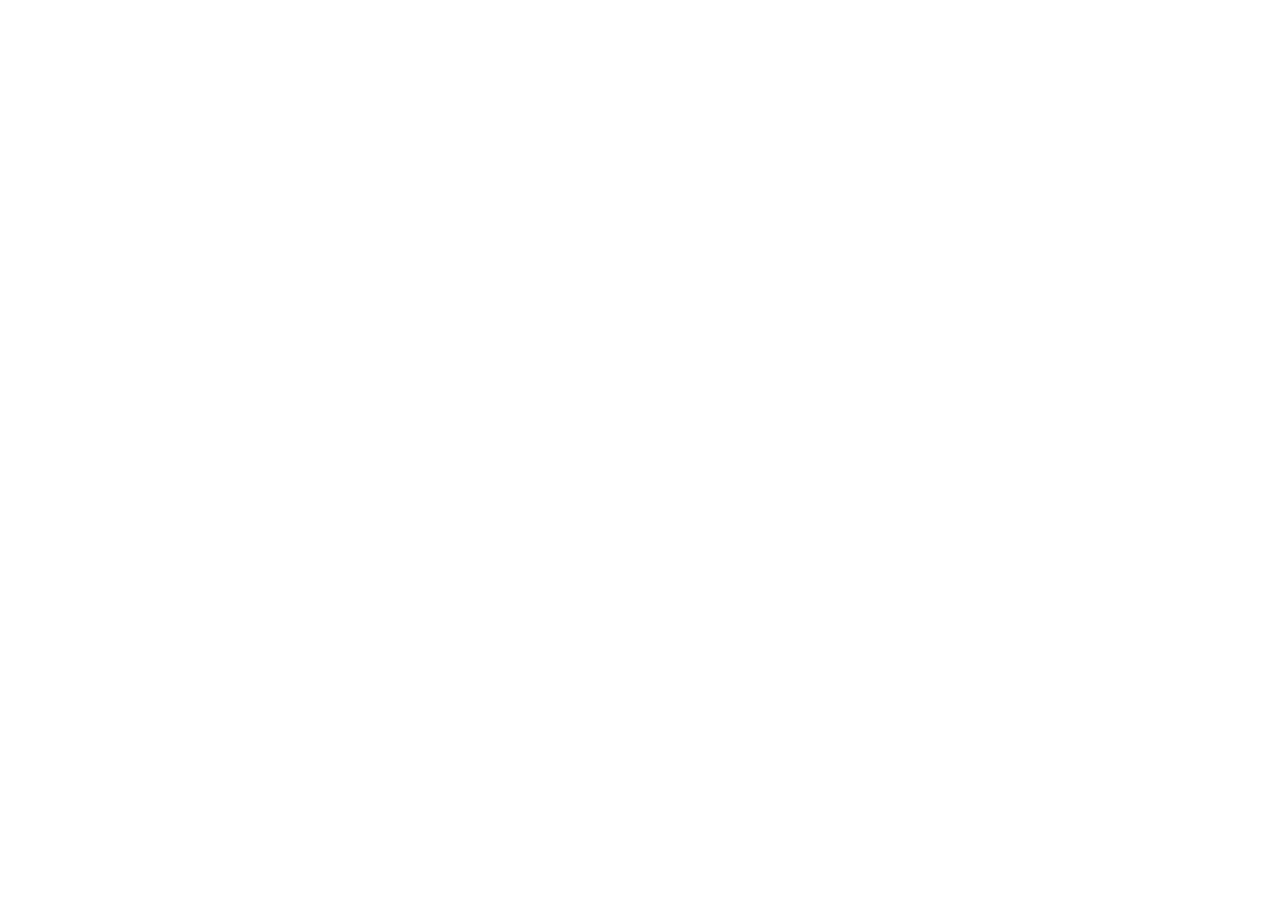
==== index.html @ 273baa4a "Start repository" ====
<!doctype html>
<html lang="en">
  <head>
    <meta charset="UTF-8" />
    <link rel="icon" type="image/svg+xml" href="/vite.svg" />
    <meta name="viewport" content="width=device-width, initial-scale=1.0" />
    <title>Our Little Universe</title>
    <meta property="og:image" content="https://bolt.new/static/og_default.png" />
    <meta name="twitter:card" content="summary_large_image" />
    <meta name="twitter:image" content="https://bolt.new/static/og_default.png" />
    <link rel="preconnect" href="https://fonts.googleapis.com" />
    <link rel="preconnect" href="https://fonts.gstatic.com" crossorigin />
    <link
      href="https://fonts.googleapis.com/css2?family=Caveat:wght@400;500;600;700&family=Fraunces:opsz,wght@9..144,300;9..144,400;9..144,500;9..144,600;9..144,700;9..144,800;9..144,900&family=Inter:wght@300;400;500;600;700&display=swap"
      rel="stylesheet"
    />
  </head>
  <body>
    <div id="root"></div>
    <script type="module" src="/src/main.tsx"></script>
  </body>
</html>
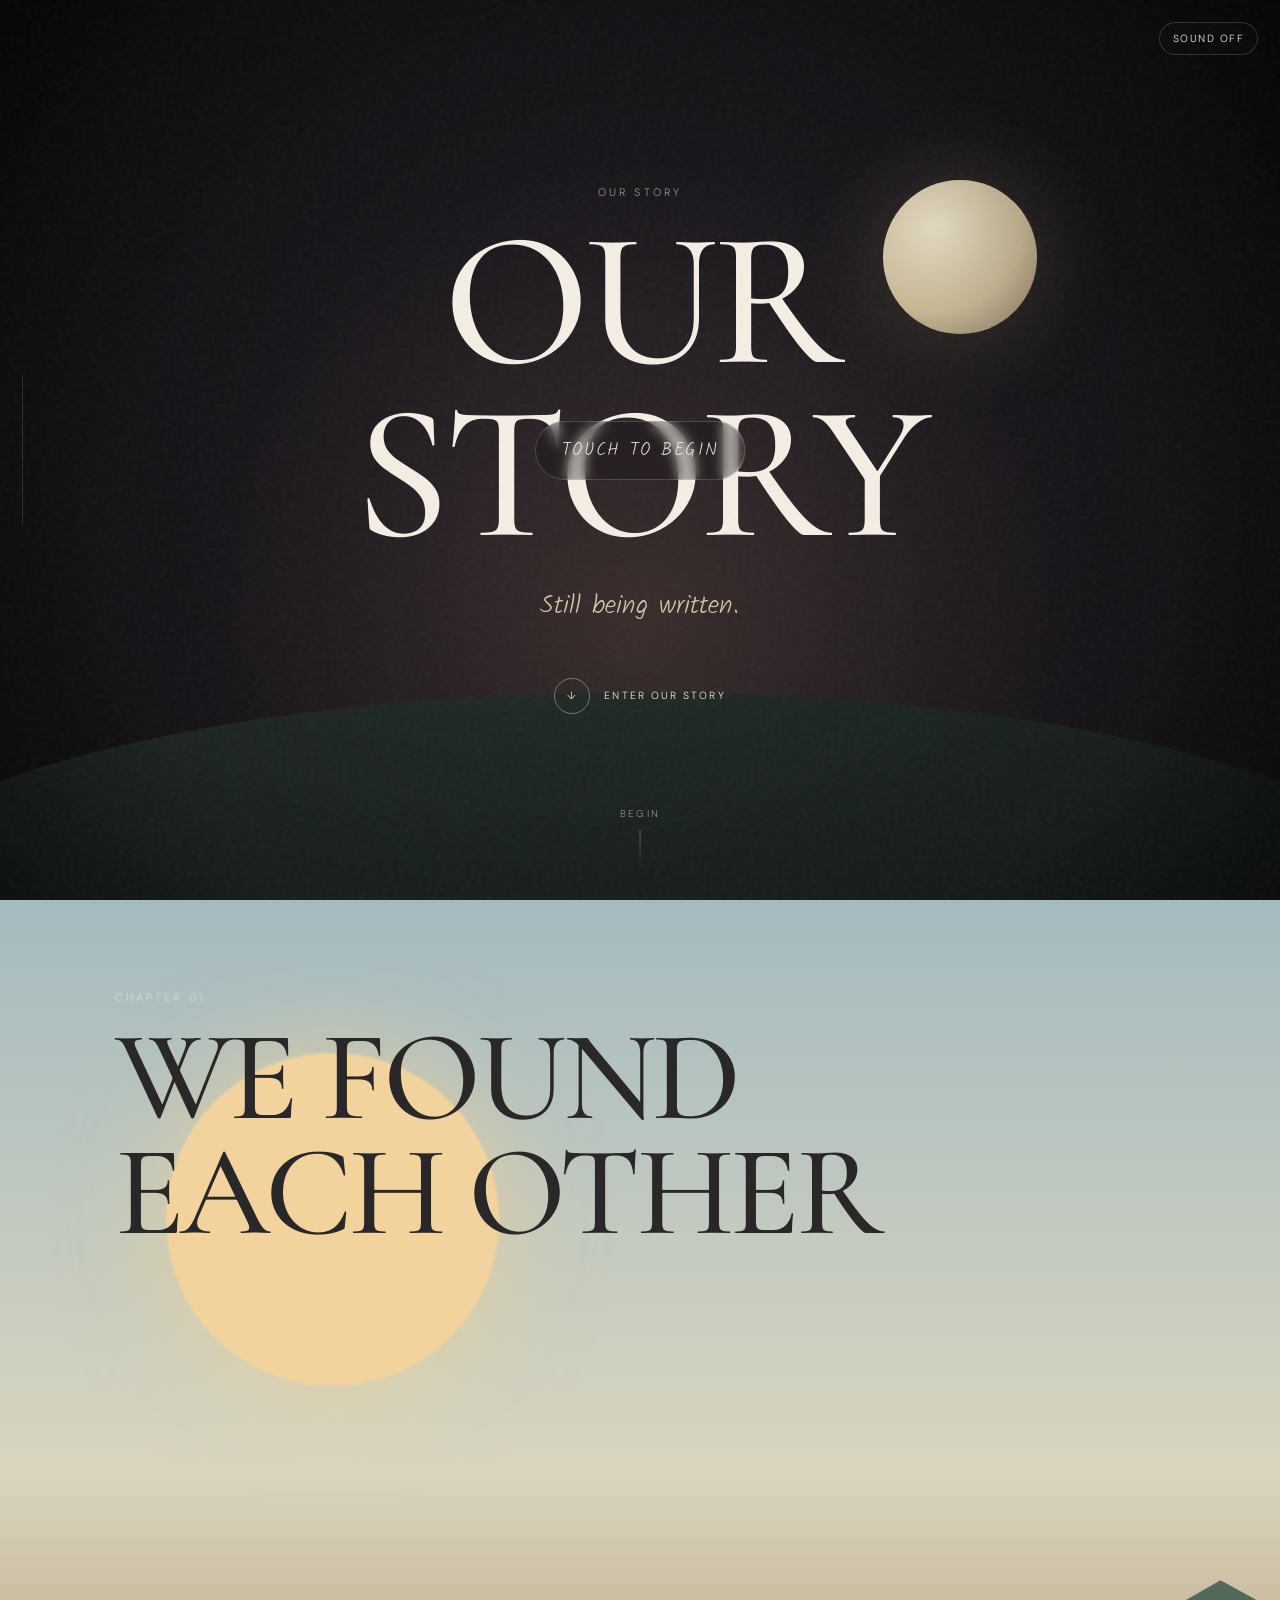
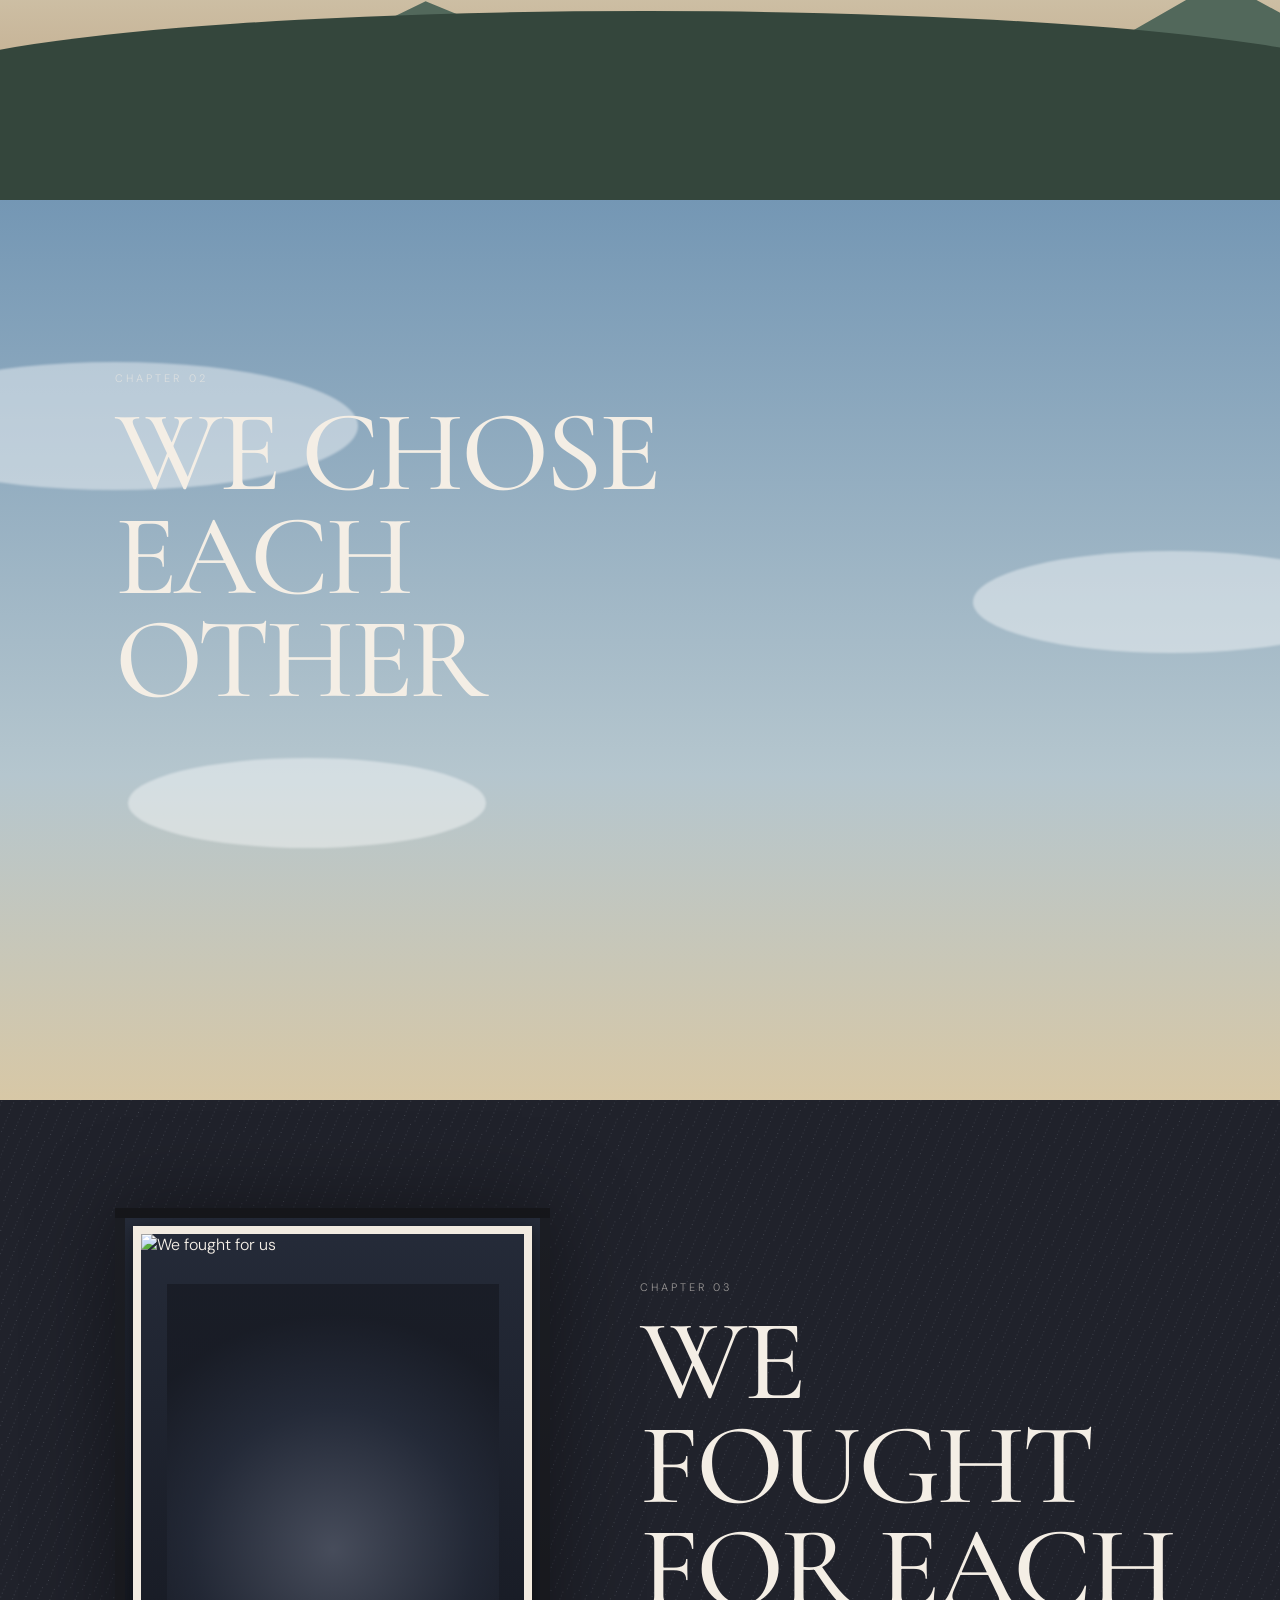
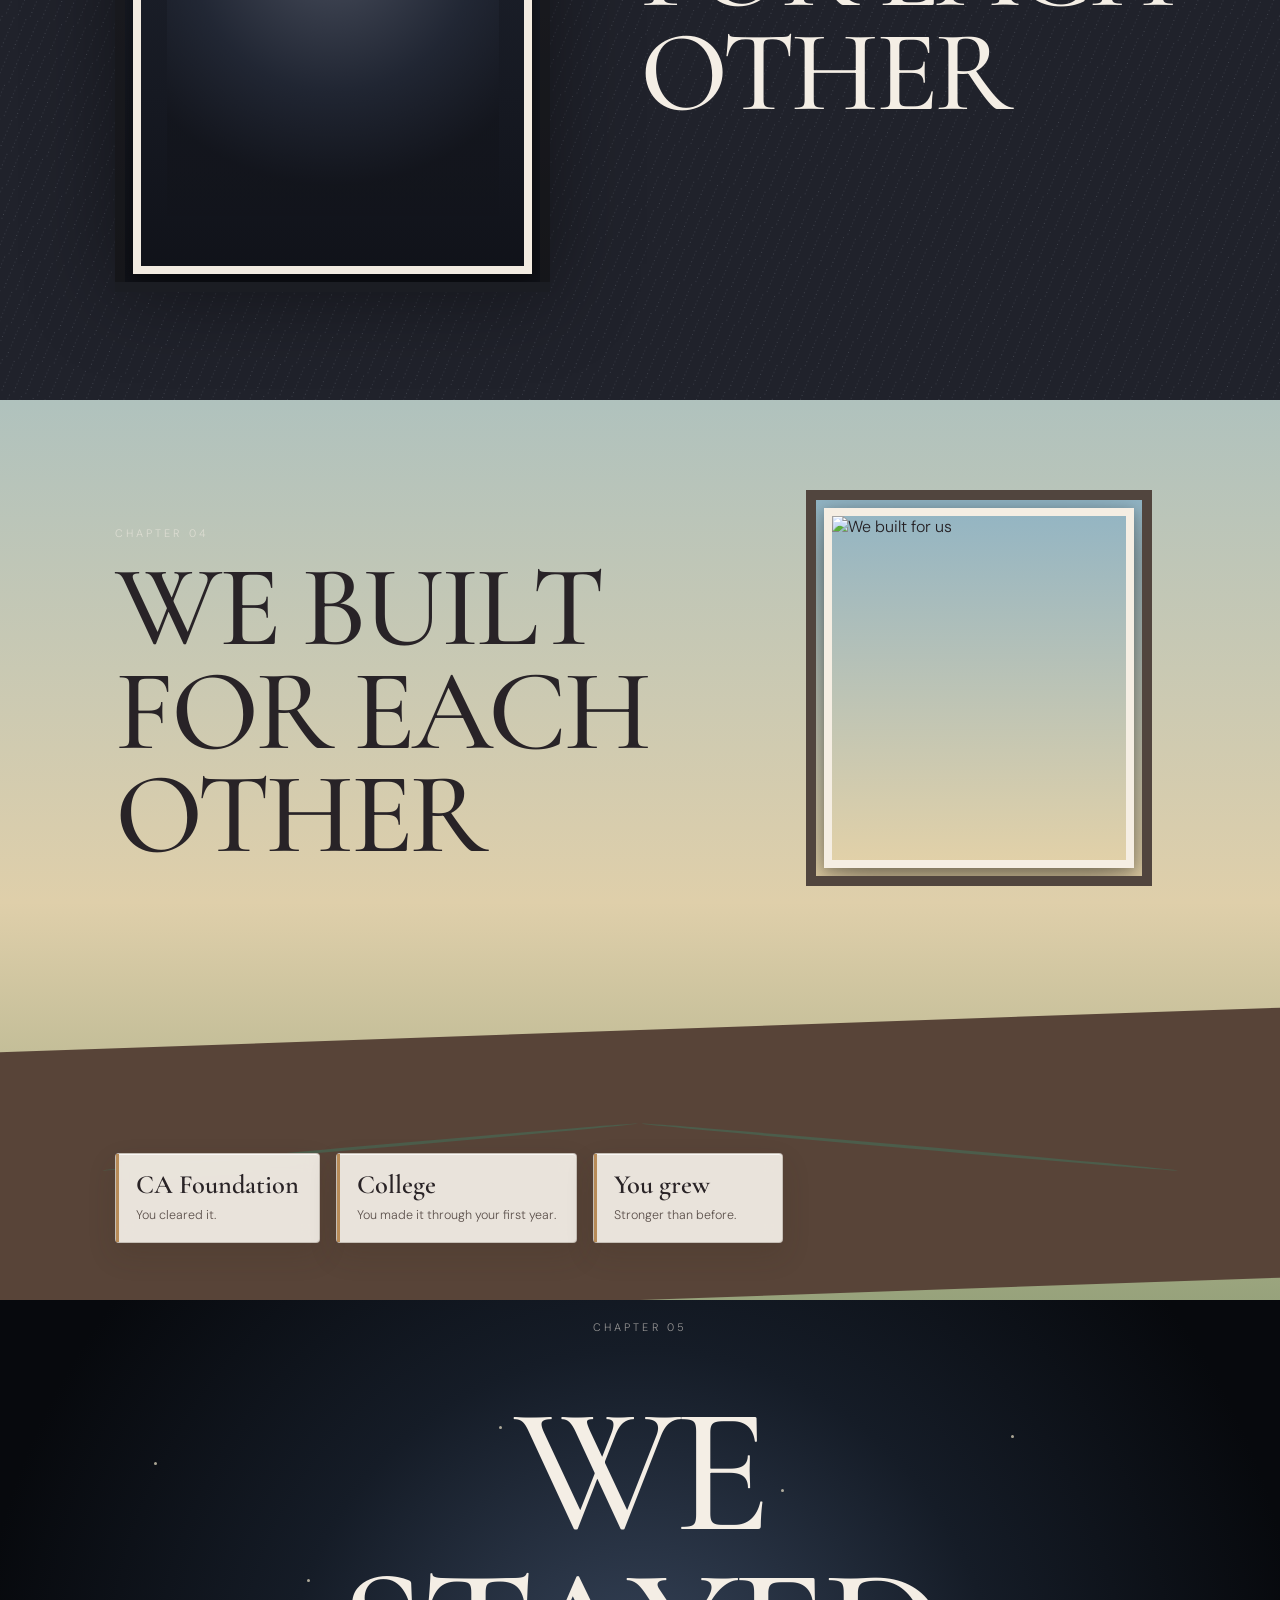
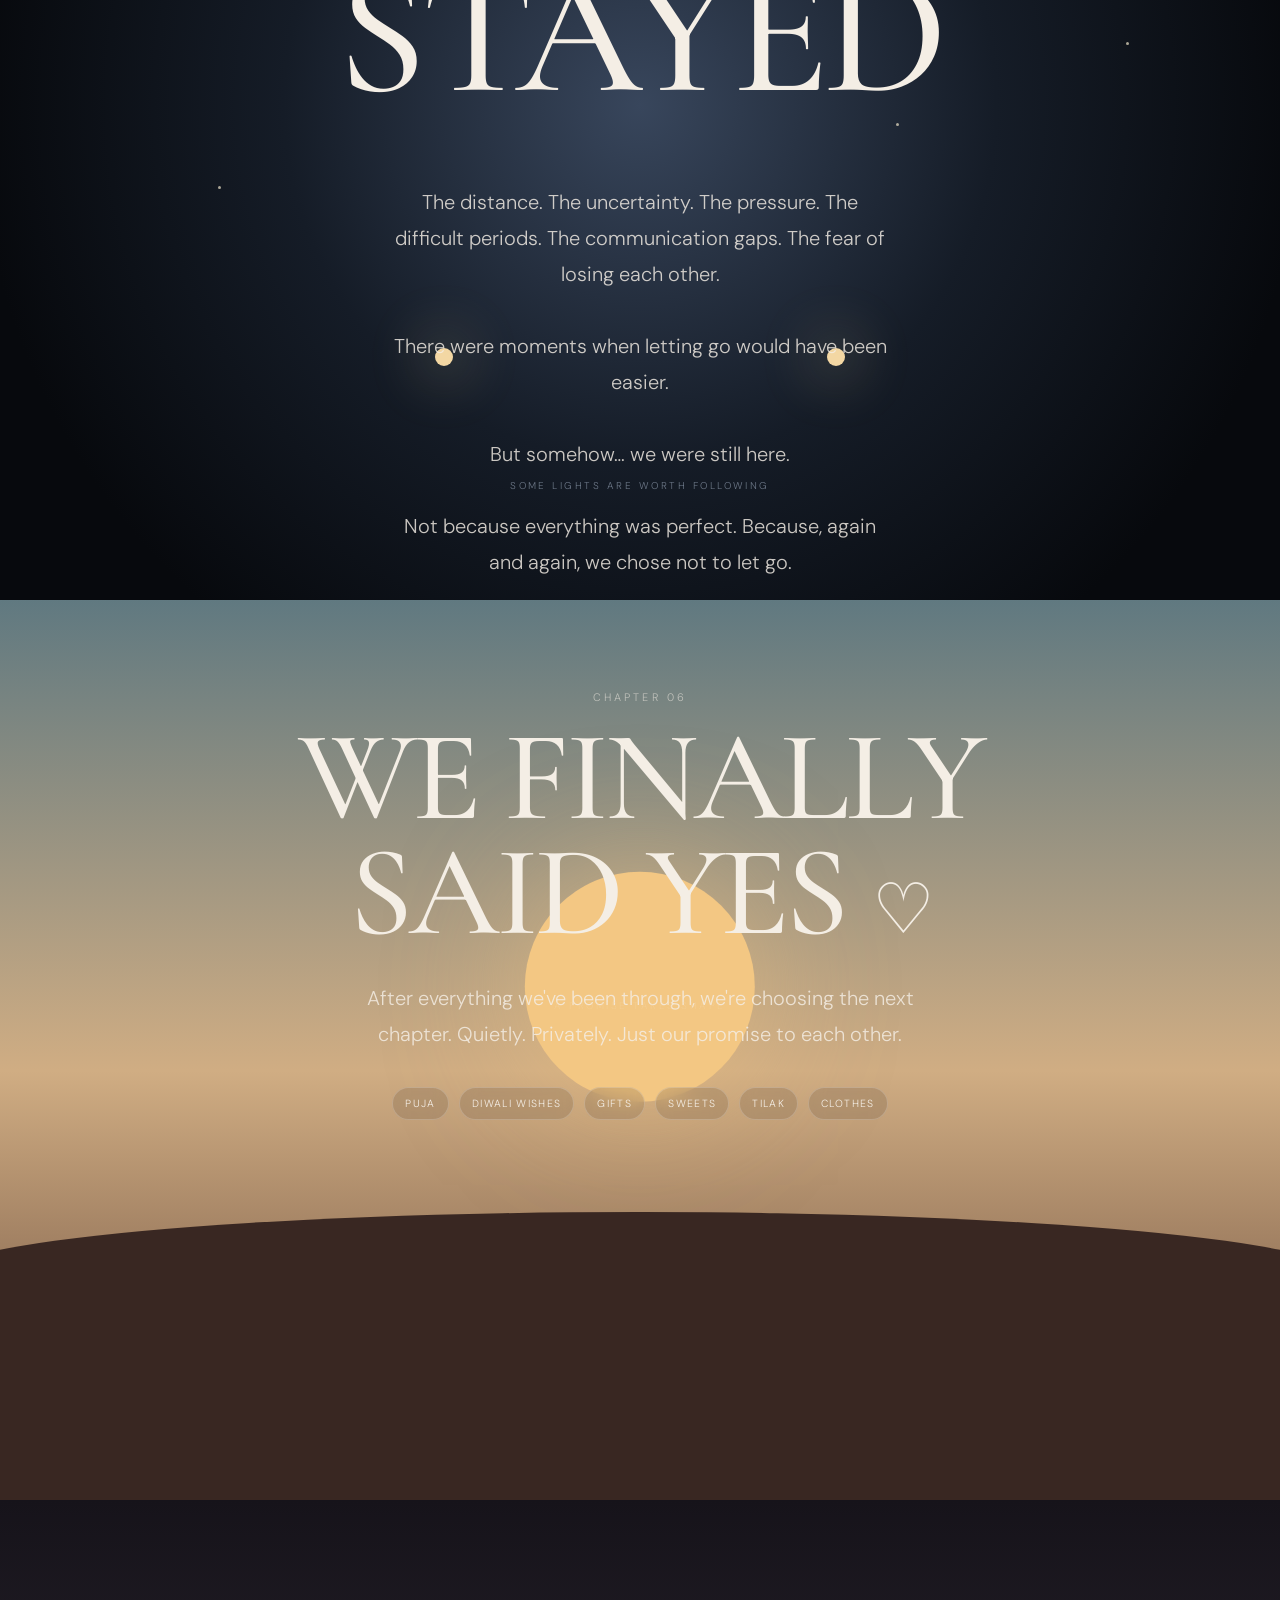
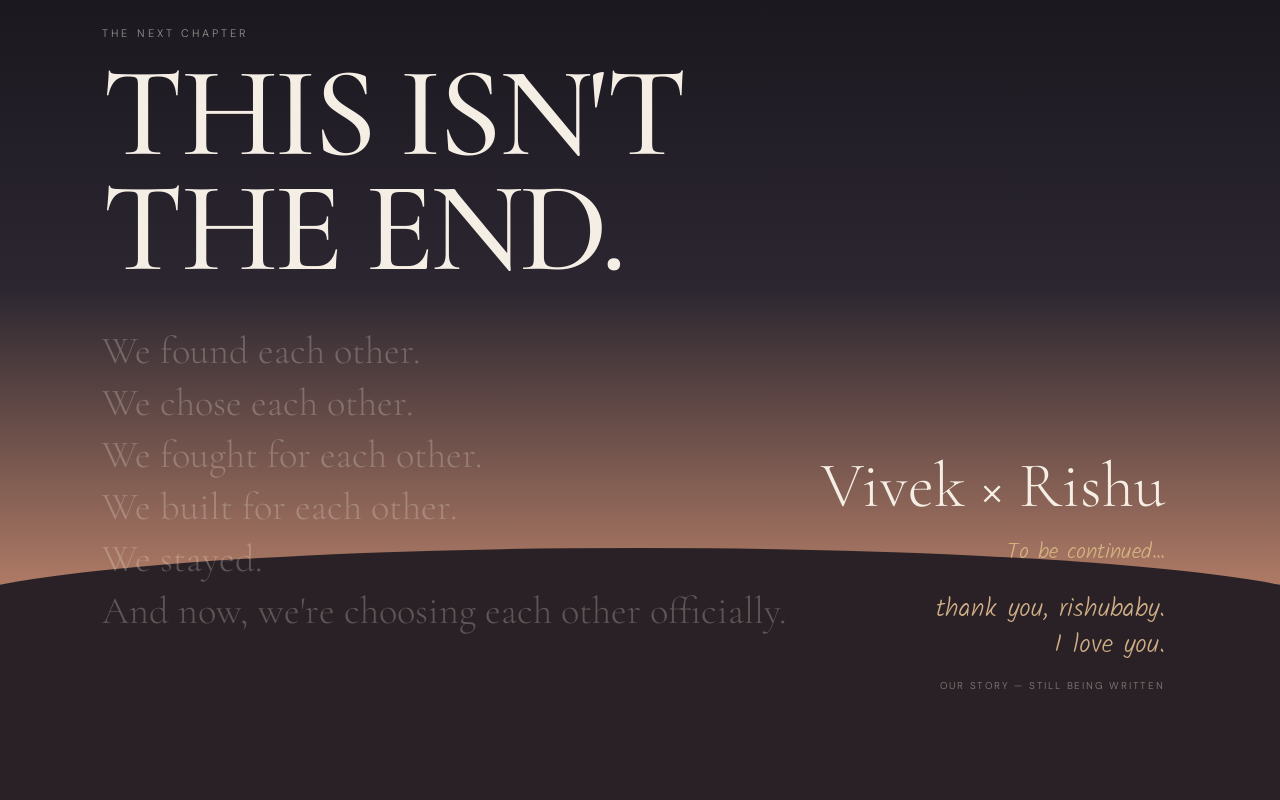
==== commit 50947e20: "Rename our_story_cinematic_fixed.html to index.html" ====
--- a/index.html
+++ b/index.html
@@ -1,22 +1,660 @@
-<!doctype html>
+<!DOCTYPE html>
 <html lang="en">
-  <head>
-    <meta charset="UTF-8" />
-    <link rel="icon" type="image/svg+xml" href="/vite.svg" />
-    <meta name="viewport" content="width=device-width, initial-scale=1.0" />
-    <title>Our Little Universe</title>
-    <meta property="og:image" content="https://bolt.new/static/og_default.png" />
-    <meta name="twitter:card" content="summary_large_image" />
-    <meta name="twitter:image" content="https://bolt.new/static/og_default.png" />
-    <link rel="preconnect" href="https://fonts.googleapis.com" />
-    <link rel="preconnect" href="https://fonts.gstatic.com" crossorigin />
-    <link
-      href="https://fonts.googleapis.com/css2?family=Caveat:wght@400;500;600;700&family=Fraunces:opsz,wght@9..144,300;9..144,400;9..144,500;9..144,600;9..144,700;9..144,800;9..144,900&family=Inter:wght@300;400;500;600;700&display=swap"
-      rel="stylesheet"
-    />
-  </head>
-  <body>
-    <div id="root"></div>
-    <script type="module" src="/src/main.tsx"></script>
-  </body>
+<head>
+<meta charset="UTF-8">
+<meta name="viewport" content="width=device-width, initial-scale=1.0">
+<title>Our Story — Vivek × Rishu</title>
+<meta name="theme-color" content="#17151a">
+<link rel="preconnect" href="https://fonts.googleapis.com">
+<link rel="preconnect" href="https://fonts.gstatic.com" crossorigin>
+<link href="https://fonts.googleapis.com/css2?family=Cormorant+Garamond:wght@400;500;600&family=DM+Sans:wght@300;400;500&family=Kalam:wght@300;400&display=swap" rel="stylesheet">
+<script src="https://cdn.jsdelivr.net/npm/gsap@3.12.7/dist/gsap.min.js"></script>
+<script src="https://cdn.jsdelivr.net/npm/gsap@3.12.7/dist/ScrollTrigger.min.js"></script>
+<style>
+:root{
+  --ink:#211d20; --cream:#f4eee5; --paper:#e9dfd1; --gold:#c69d62;
+  --night:#17151a; --muted:#8f8580;
+}
+*{box-sizing:border-box}
+html{scroll-behavior:auto;background:var(--night)}
+body{margin:0;background:var(--night);color:var(--cream);font-family:"DM Sans",sans-serif;font-weight:300;overflow-x:hidden}
+body:before{content:"";position:fixed;inset:0;pointer-events:none;z-index:100;opacity:.08;background-image:url("data:image/svg+xml,%3Csvg viewBox='0 0 180 180' xmlns='http://www.w3.org/2000/svg'%3E%3Cfilter id='n'%3E%3CfeTurbulence type='fractalNoise' baseFrequency='.9' numOctaves='3' stitchTiles='stitch'/%3E%3C/filter%3E%3Crect width='100%25' height='100%25' filter='url(%23n)' opacity='.5'/%3E%3C/svg%3E")}
+#film{position:relative}
+.scene{height:100vh;min-height:680px;position:relative;overflow:hidden}
+.scene-inner{position:absolute;inset:0}
+.bg{position:absolute;inset:-8%;will-change:transform}
+.chapter-label{font-size:.68rem;letter-spacing:.28em;text-transform:uppercase;color:rgba(244,238,229,.58);margin-bottom:1rem}
+h1,h2,p{margin:0}
+.title{font-family:"Cormorant Garamond",serif;font-weight:500;line-height:.9;letter-spacing:-.03em}
+.script{font-family:"Kalam",cursive;font-weight:300}
+.copy{max-width:580px;font-size:clamp(1rem,1.6vw,1.25rem);line-height:1.8;color:rgba(244,238,229,.82)}
+.eyebrow{font-size:.72rem;letter-spacing:.24em;text-transform:uppercase}
+.center{display:grid;place-items:center;text-align:center}
+.vignette{position:absolute;inset:0;background:radial-gradient(circle at center,transparent 20%,rgba(0,0,0,.22) 72%,rgba(0,0,0,.62));pointer-events:none}
+.grain{position:absolute;inset:-50%;background:radial-gradient(circle,rgba(255,255,255,.08) 0 1px,transparent 1px);background-size:7px 7px;opacity:.1;transform:rotate(7deg);pointer-events:none}
+.scroll-cue{position:absolute;bottom:28px;left:50%;transform:translateX(-50%);font-size:.62rem;letter-spacing:.24em;text-transform:uppercase;opacity:.55;display:flex;flex-direction:column;gap:10px;align-items:center}
+.scroll-cue i{width:1px;height:42px;background:linear-gradient(var(--gold),transparent);display:block}
+.progress{position:fixed;left:22px;top:50%;transform:translateY(-50%);z-index:80;width:1px;height:150px;background:rgba(255,255,255,.12)}
+.progress span{display:block;width:1px;height:0;background:var(--gold)}
+.sound{position:fixed;right:22px;top:22px;z-index:90;border:1px solid rgba(255,255,255,.16);background:rgba(20,18,21,.25);backdrop-filter:blur(10px);color:var(--cream);border-radius:100px;padding:9px 13px;font:inherit;font-size:.65rem;letter-spacing:.14em;text-transform:uppercase;cursor:pointer}
+
+/* Opening */
+#s0{background:radial-gradient(circle at 50% 70%,#3a2d2c 0,#1b181d 48%,#0d0c0e 100%)}
+#s0 .moon{position:absolute;width:12vw;height:12vw;min-width:100px;min-height:100px;border-radius:50%;background:radial-gradient(circle at 35% 30%,#fff5da,#d9c7a1 58%,#907d66);box-shadow:0 0 90px rgba(232,204,151,.22);top:20%;right:19%}
+#s0 .field{position:absolute;bottom:-12%;left:-5%;width:110%;height:45%;background:linear-gradient(170deg,#29332d,#131a17);clip-path:ellipse(58% 58% at 50% 80%)}
+.opening-content{position:relative;z-index:2}
+.opening-content .title{font-size:clamp(5rem,15vw,13rem)}
+.opening-content .subtitle{margin-top:25px;font-family:"Kalam";font-size:clamp(1.1rem,2vw,1.6rem);color:#d6c4a8}
+.enter{margin-top:50px;display:inline-flex;align-items:center;gap:14px;color:var(--cream);font:inherit;background:none;border:0;cursor:pointer;letter-spacing:.2em;text-transform:uppercase;font-size:.65rem}
+.enter b{width:36px;height:36px;border:1px solid rgba(255,255,255,.35);border-radius:50%;display:grid;place-items:center;font-weight:300}
+
+/* Chapter 1 */
+#s1{background:#b9c9bb}
+#s1 .sky{background:linear-gradient(#9eb7c0 0%,#d9d5bf 62%,#b18c67 100%)}
+#s1 .sun{position:absolute;width:26vw;height:26vw;border-radius:50%;background:#f2d39d;filter:blur(1px);left:13%;top:17%;box-shadow:0 0 100px rgba(244,208,142,.6)}
+#s1 .hills{position:absolute;bottom:-8%;width:115%;height:47%;left:-7%;background:#52685b;clip-path:polygon(0 65%,12% 48%,22% 58%,35% 36%,49% 56%,62% 39%,76% 57%,89% 31%,100% 52%,100% 100%,0 100%)}
+#s1 .grass{position:absolute;bottom:-12%;width:115%;height:33%;left:-7%;background:#34463c;border-radius:50% 50% 0 0/25% 25% 0 0}
+#s1 .content{position:relative;z-index:3;padding:10vh 9vw}
+#s1 .title{font-size:clamp(4rem,10vw,9rem);color:#292728;max-width:800px}
+#s1 .copy{color:#373133;margin-top:32px}
+.reveal-lines span{display:block;opacity:0;transform:translateY(22px)}
+
+/* Chapter 2 */
+#s2{background:#7b9bb5}
+#s2 .sky{background:linear-gradient(#6c91b1,#b5c6ce 62%,#dfc89d)}
+#s2 .cloud{position:absolute;border-radius:50%;filter:blur(1px);background:rgba(255,255,255,.42)}
+.c1{width:38vw;height:10vw;top:18%;left:-10%}.c2{width:31vw;height:8vw;top:39%;right:-7%}.c3{width:28vw;height:7vw;top:62%;left:10%}
+#plane{position:absolute;left:-12%;top:47%;width:110px;height:40px;z-index:3}
+#plane:before{content:"";position:absolute;left:0;top:15px;width:88px;height:3px;background:#f3eee3;border-radius:10px;transform:skew(-15deg)}
+#plane:after{content:"";position:absolute;left:38px;top:2px;border-left:27px solid transparent;border-right:8px solid transparent;border-bottom:15px solid #f3eee3;transform:rotate(10deg)}
+.flight{position:absolute;left:0;top:49%;height:1px;width:100%;background:linear-gradient(90deg,transparent,rgba(255,255,255,.6),transparent);transform:scaleX(0);transform-origin:left}
+#s2 .content{position:absolute;left:9vw;top:19%;z-index:4;max-width:600px}
+#s2 .title{font-size:clamp(4rem,9vw,8.5rem)}
+#s2 .copy{margin-top:30px}
+.distance{font-family:"Cormorant Garamond";font-size:clamp(5rem,13vw,12rem);line-height:.75;margin-top:35px;color:#fff0cf}
+
+/* Chapter 3 */
+#s3{background:#20222b}
+#s3 .rain{position:absolute;inset:-20%;background-image:linear-gradient(105deg,transparent 47%,rgba(210,221,235,.18) 48%,transparent 49%);background-size:12px 34px;transform:rotate(8deg)}
+#s3 .window{position:absolute;left:9vw;top:12vh;width:34vw;height:76vh;border:10px solid rgba(24,24,27,.72);box-shadow:0 0 80px rgba(0,0,0,.4);background:linear-gradient(#252b39,#101219);overflow:hidden;z-index:8}
+#s3 .window-light{position:absolute;width:80%;height:80%;left:10%;top:10%;background:radial-gradient(circle,#6b7284 0,#293040 45%,#12141b 75%);opacity:.55;z-index:1}
+#s3 .polaroid-frame{
+  position:absolute;
+  inset:8px;
+  width:calc(100% - 16px);
+  height:calc(100% - 16px);
+  object-fit:cover;
+  object-position:center;
+  z-index:10;
+  display:block;
+  border:8px solid #eee7dc;
+  box-shadow:0 18px 45px rgba(0,0,0,.45),0 3px 12px rgba(0,0,0,.3);
+  filter:saturate(.92) contrast(1.04);
+}
+#s3 .content{position:absolute;right:8vw;top:20%;width:42vw;z-index:12}
+#s3 .title{font-size:clamp(4rem,9vw,8.5rem)}
+#s3 .copy{margin-top:30px}
+#s3 .fight{margin-top:45px;font-family:"Cormorant Garamond";font-size:clamp(2.8rem,6vw,6rem);color:#e5c89b}
+
+/* Chapter 4 */
+#s4{background:#d8c9a8;color:#282327}
+#s4 .bg{background:linear-gradient(#a9c0c0 0%,#dfcfaa 55%,#8a9a73 100%)}
+#s4 .desk{position:absolute;bottom:0;left:-5%;width:110%;height:30%;background:#584438;transform:skewY(-2deg);z-index:2}
+#s4 .window2{position:absolute;right:10%;top:10%;width:27vw;height:44vh;background:linear-gradient(#91b4c4,#e5d2a7);border:10px solid #51453e;overflow:hidden;z-index:8}
+#s4 .polaroid-frame2{
+  position:absolute;
+  inset:8px;
+  width:calc(100% - 16px);
+  height:calc(100% - 16px);
+  object-fit:cover;
+  object-position:center;
+  z-index:10;
+  display:block;
+  border:8px solid #f1eadf;
+  box-shadow:0 18px 45px rgba(0,0,0,.38),0 3px 12px rgba(0,0,0,.25);
+  filter:saturate(.95) contrast(1.04);
+}
+#s4 .content{position:absolute;left:9vw;top:14%;z-index:12;max-width:760px}
+#s4 .title{font-size:clamp(4rem,9vw,8.5rem)}
+#s4 .copy{margin-top:28px;color:#41383a}
+.milestones{display:flex;gap:16px;margin-top:42px;flex-wrap:wrap}
+.milestone{
+  position:relative;
+  min-width:190px;
+  padding:18px 20px 17px;
+  background:rgba(250,246,238,.90);
+  border:1px solid rgba(70,58,48,.22);
+  border-radius:4px;
+  box-shadow:0 12px 28px rgba(55,42,32,.16),inset 0 1px rgba(255,255,255,.7);
+  backdrop-filter:blur(8px);
+}
+.milestone::before{content:"";position:absolute;left:0;top:0;bottom:0;width:3px;background:#b78b58}
+.milestone strong{display:block;font-family:"Cormorant Garamond";font-size:1.65rem;line-height:1;font-weight:600;color:#292326}
+.milestone span{display:block;font-size:.78rem;line-height:1.5;margin-top:8px;color:#5c514c}
+.paths{position:absolute;bottom:12%;left:0;width:100%;height:90px;z-index:3}
+.path{position:absolute;height:3px;width:42%;background:#4c5d4b;bottom:20px;border-radius:100%;transform-origin:left}
+.path.a{left:8%;transform:rotate(-5deg)}.path.b{right:8%;transform:rotate(5deg);transform-origin:right}
+
+/* Chapter 5 */
+#s5{background:#0d1117}
+#s5 .sky{background:radial-gradient(circle at 50% 45%,#38465c 0,#151c27 44%,#07090d 82%)}
+.star{position:absolute;width:3px;height:3px;border-radius:50%;background:#eee4c9;opacity:.7}
+#s5 .content{position:absolute;inset:0;display:grid;place-items:center;text-align:center;z-index:3}
+#s5 .title{font-size:clamp(5rem,14vw,12rem)}
+#s5 .copy{margin-top:30px;max-width:500px}
+.light{position:absolute;width:18px;height:18px;border-radius:50%;background:#f3d7a3;box-shadow:0 0 55px 18px rgba(243,215,163,.16);bottom:26%;z-index:2}
+.light.l{left:34%}.light.r{right:34%}
+
+/* Chapter 6 */
+#s6{background:#33241e}
+#s6 .bg{background:linear-gradient(#4f7180 0%,#d0ad83 52%,#4b2e26 100%)}
+#s6 .sunset{position:absolute;left:50%;top:43%;transform:translate(-50%,-50%);width:18vw;height:18vw;border-radius:50%;background:#f3c783;box-shadow:0 0 130px rgba(244,199,131,.5)}
+#s6 .ground{position:absolute;bottom:-8%;left:-5%;width:110%;height:40%;background:#392722;border-radius:50% 50% 0 0/18% 18% 0 0}
+#s6 .content{position:relative;z-index:4;text-align:center;padding-top:10vh}
+#s6 .title{font-size:clamp(4rem,10vw,9rem)}
+#s6 .copy{margin:30px auto 0;max-width:620px}
+.ritual{display:flex;justify-content:center;gap:10px;margin-top:35px;flex-wrap:wrap}
+.ritual span{font-size:.65rem;letter-spacing:.13em;text-transform:uppercase;border:1px solid rgba(255,255,255,.2);padding:9px 12px;border-radius:100px;background:rgba(20,15,14,.12);backdrop-filter:blur(8px)}
+
+/* Finale */
+#s7{background:#17141a}
+#s7 .sunrise{position:absolute;inset:0;background:linear-gradient(#16131a 0%,#2b2630 43%,#b67f68 78%,#e3bc91 100%)}
+#s7 .horizon{position:absolute;bottom:0;left:-5%;width:110%;height:28%;background:#292125;border-radius:50% 50% 0 0/25% 25% 0 0}
+#s7 .content{position:relative;z-index:3;padding:14vh 8vw}
+#s7 .title{font-size:clamp(4rem,10vw,9rem);max-width:900px}
+#s7 .copy{margin-top:40px}
+.final-lines{margin-top:40px;font-family:"Cormorant Garamond";font-size:clamp(1.5rem,3vw,2.8rem);line-height:1.35}
+.final-lines div{opacity:.25}
+.final{position:absolute;right:9vw;bottom:12vh;text-align:right;z-index:3}
+.final .names{font-family:"Cormorant Garamond";font-size:clamp(2.5rem,5vw,5rem)}
+.final .continued{font-family:"Kalam";font-size:1.4rem;color:#d5b482;margin-top:10px}
+.thank-you{margin-top:22px;font-family:"Kalam";font-size:clamp(1.15rem,2.2vw,1.6rem);color:#e1bd91;opacity:.9;line-height:1.4}
+.footer{margin-top:15px;font-size:.62rem;letter-spacing:.18em;text-transform:uppercase;opacity:.45}
+
+/* Three.js cinematic layer */
+#threeCanvas{position:fixed;inset:0;width:100%;height:100%;z-index:5;pointer-events:none;opacity:.58;mix-blend-mode:screen}
+.three-caption{position:absolute;left:50%;bottom:12vh;transform:translateX(-50%);z-index:6;font-size:.62rem;letter-spacing:.25em;text-transform:uppercase;opacity:.45;white-space:nowrap;pointer-events:none}
+#s2 .three-caption{color:#fff5df}#s5 .three-caption{color:#d8e8ff}#s6 .three-caption{color:#f5d4a0}
+
+/* Full-screen star veil */
+#starVeil{position:fixed;inset:0;z-index:400;display:block}
+.veil-prompt{position:fixed;inset:0;z-index:401;display:flex;align-items:center;justify-content:center;text-align:center;cursor:pointer}
+.veil-line{font-family:"Kalam",cursive;color:var(--cream);font-size:clamp(.85rem,2vw,1.05rem);letter-spacing:.1em;text-transform:uppercase;opacity:.9;padding:15px 26px;border:1px solid rgba(255,255,255,.2);border-radius:100px;backdrop-filter:blur(6px);background:rgba(20,18,21,.3)}
+#camPreview{display:none;width:1px;height:1px;opacity:0}
+
+/* Persistent reading light */
+#lightMask{position:fixed;inset:0;z-index:50;pointer-events:none;background:rgba(9,7,11,.95);-webkit-mask-image:radial-gradient(circle at var(--spot-x,50%) var(--spot-y,44%),transparent 0,transparent var(--spot-r,0px),#000 calc(var(--spot-r,0px) + 130px));mask-image:radial-gradient(circle at var(--spot-x,50%) var(--spot-y,44%),transparent 0,transparent var(--spot-r,0px),#000 calc(var(--spot-r,0px) + 130px));opacity:0;transition:opacity .5s ease}
+#lightMask.active{opacity:1}
+@supports ((backdrop-filter:blur(1px)) or (-webkit-backdrop-filter:blur(1px))){
+  #lightMask{background:rgba(9,7,11,.4);-webkit-backdrop-filter:blur(17px) brightness(.62);backdrop-filter:blur(17px) brightness(.62)}
+}
+
+/* responsive */
+@media(max-width:800px){
+  .scene{min-height:760px}
+  .progress{left:10px;height:100px}
+  .sound{right:12px;top:12px}
+  #s1 .content,#s2 .content,#s3 .content,#s4 .content,#s7 .content{left:7vw;right:7vw;width:auto;top:14%}
+  #s1 .sun{width:48vw;height:48vw;top:12%;left:10%}
+  #s1 .hills{height:38%}
+  #s2 .content{top:17%}.distance{font-size:6rem}
+  #s3 .window{left:7vw;top:10vh;width:38vw;height:42vh}
+  #s3 .content{top:50%;width:auto}
+  #s4 .window2{width:38vw;height:30vh;right:7%;top:7%}
+  #s4 .content{top:36%}
+  .milestones{gap:10px;margin-top:30px}
+  .milestone{min-width:0;flex:1 1 140px;padding:15px 16px}
+  .milestone strong{font-size:1.4rem}
+  .milestone span{font-size:.72rem}
+  .light.l{left:28%}.light.r{right:28%}
+  #s6 .content{padding:12vh 7vw 0}.ritual{gap:7px}
+  .final{left:7vw;right:7vw;bottom:9vh;text-align:left}
+  #s7 .title{max-width:100%}
+}
+@media(prefers-reduced-motion:reduce){
+  *,*::before,*::after{scroll-behavior:auto!important;animation-duration:.01ms!important;transition-duration:.01ms!important}
+}
+</style>
+</head>
+<body>
+<canvas id="threeCanvas"></canvas>
+<canvas id="starVeil"></canvas>
+<div id="veilPrompt" class="veil-prompt"><div class="veil-line" id="veilLine">touch to begin</div></div>
+<video id="camPreview" playsinline muted></video>
+<div id="lightMask"></div>
+
+<div id="film">
+  <button class="sound" id="sound">sound off</button>
+  <div class="progress"><span id="progressBar"></span></div>
+
+  <section class="scene center" id="s0">
+    <div class="scene-inner">
+      <div class="moon"></div><div class="field"></div><div class="vignette"></div><div class="grain"></div>
+    </div>
+    <div class="opening-content">
+      <div class="chapter-label">OUR STORY</div>
+      <h1 class="title">OUR<br>STORY</h1>
+      <div class="subtitle">Still being written.</div>
+      <button class="enter" id="enter"><b>↓</b> enter our story</button>
+    </div>
+    <div class="scroll-cue">begin<i></i></div>
+  </section>
+
+  <section class="scene" id="s1">
+    <div class="scene-inner bg sky"></div><div class="sun"></div><div class="hills"></div><div class="grass"></div>
+    <div class="content">
+      <div class="chapter-label">Chapter 01</div>
+      <h2 class="title">WE FOUND<br>EACH OTHER</h2>
+      <div class="copy reveal-lines">
+        <span>This is where our story began.</span>
+        <span>Two people found something meaningful in each other.</span>
+        <span>What started as a relationship slowly became something deeper.</span>
+        <span>Companionship. Comfort. Someone worth choosing.</span>
+        <span>It wasn't a perfect beginning.</span>
+        <span>It was simply the beginning of finding someone important enough to keep choosing.</span>
+      </div>
+    </div>
+  </section>
+
+  <section class="scene" id="s2">
+    <div class="scene-inner bg sky"></div>
+    <div class="cloud c1"></div><div class="cloud c2"></div><div class="cloud c3"></div>
+    <div class="flight"></div><div id="plane"></div>
+    <div class="content">
+      <div class="chapter-label">Chapter 02</div>
+      <h2 class="title">WE CHOSE<br>EACH OTHER</h2>
+      <div class="copy reveal-lines">
+        <span>Then came the realization of distance.</span>
+        <span>Loving each other would require effort.</span>
+        <span>Distance didn't make us disappear.</span>
+        <span>It made the choice more deliberate.</span>
+        <span>There is a difference between saying, “I'd go anywhere for you.”</span>
+        <span>and actually getting on a plane.</span>
+        <span><strong>I came to you.</strong></span>
+        <span>And you came for me too.</span>
+      </div>
+      <div class="distance">1,300+ km</div><div class="three-caption">two places · one direction</div>
+    </div>
+  </section>
+
+  <section class="scene" id="s3">
+    <div class="scene-inner"></div><div class="rain"></div>
+    <div class="window">
+      <div class="window-light"></div>
+      <img src="https://raw.githubusercontent.com/alwaysvivek/newrishugift/862478ddb217671d97702041e0900f822709305d/WhatsApp%20Image%202026-09-05%20at%2010.45.38.jpeg" alt="We fought for us" class="polaroid-frame">
+    </div>
+    <div class="content">
+      <div class="chapter-label">Chapter 03</div>
+      <h2 class="title">WE FOUGHT<br>FOR EACH OTHER</h2>
+      <div class="copy reveal-lines">
+        <span>Loving each other wasn't always easy.</span>
+        <span>External circumstances put serious pressure around us.</span>
+        <span>Communication became difficult. Our choices were questioned.</span>
+        <span>There were moments when everything made choosing each other harder.</span>
+        <span>We weren't trying to fight the world.</span>
+        <span>We were simply trying not to lose each other.</span>
+      </div>
+      <div class="fight">We fought for us.</div>
+    </div>
+  </section>
+
+  <section class="scene" id="s4">
+    <div class="scene-inner bg"></div>
+    <div class="window2">
+      <img src="https://raw.githubusercontent.com/alwaysvivek/newrishugift/862478ddb217671d97702041e0900f822709305d/WhatsApp%20Image%202026-09-05%20at%2010.45.38%20(1).jpeg" alt="We built for us" class="polaroid-frame2">
+    </div>
+    <div class="desk"></div>
+    <div class="paths"><div class="path a"></div><div class="path b"></div></div>
+    <div class="content">
+      <div class="chapter-label">Chapter 04</div>
+      <h2 class="title">WE BUILT<br>FOR EACH OTHER</h2>
+      <div class="copy reveal-lines">
+        <span>Eventually, our story became about more than surviving.</span>
+        <span>I started building my career, earning, and planning for independence.</span>
+        <span>Not simply for work or money — but for the freedom to make our own choices.</span>
+        <span>And while I was building myself, you were growing too.</span>
+      </div>
+      <div class="milestones">
+        <div class="milestone"><strong>CA Foundation</strong><span>You cleared it.</span></div>
+        <div class="milestone"><strong>College</strong><span>You made it through your first year.</span></div>
+        <div class="milestone"><strong>You grew</strong><span>Stronger than before.</span></div>
+      </div>
+    </div>
+  </section>
+
+  <section class="scene" id="s5">
+    <div class="scene-inner sky"></div>
+    <div class="star" style="left:12%;top:18%"></div><div class="star" style="left:24%;top:31%"></div><div class="star" style="left:39%;top:14%"></div>
+    <div class="star" style="left:61%;top:21%"></div><div class="star" style="left:79%;top:15%"></div><div class="star" style="left:88%;top:38%"></div>
+    <div class="star" style="left:70%;top:47%"></div><div class="star" style="left:17%;top:54%"></div>
+    <div class="light l"></div><div class="light r"></div>
+    <div class="content">
+      <div class="chapter-label">Chapter 05</div>
+      <h2 class="title">WE<br>STAYED</h2>
+      <div class="copy">The distance. The uncertainty. The pressure. The difficult periods. The communication gaps. The fear of losing each other.<br><br>There were moments when letting go would have been easier.<br><br>But somehow… we were still here.<br><br>Not because everything was perfect. Because, again and again, we chose not to let go.</div>
+    <div class="three-caption">some lights are worth following</div>
+    </div>
+  </section>
+
+  <section class="scene" id="s6">
+    <div class="scene-inner bg"></div><div class="sunset"></div><div class="ground"></div>
+    <div class="content">
+      <div class="chapter-label">Chapter 06</div>
+      <h2 class="title">WE FINALLY<br>SAID YES <span style="font-size:.55em">♡</span></h2>
+      <div class="copy">After everything we've been through, we're choosing the next chapter. Quietly. Privately. Just our promise to each other.</div>
+      <div class="ritual">
+        <span>Puja</span><span>Diwali wishes</span><span>Gifts</span><span>Sweets</span><span>Tilak</span><span>Clothes</span>
+      </div>
+      <div class="three-caption">a promise takes shape</div>
+    </div>
+  </section>
+
+  <section class="scene" id="s7">
+    <div class="scene-inner sunrise"></div><div class="horizon"></div>
+    <div class="content">
+      <div class="chapter-label">The next chapter</div>
+      <h2 class="title">THIS ISN'T<br>THE END.</h2>
+      <div class="final-lines">
+        <div>We found each other.</div>
+        <div>We chose each other.</div>
+        <div>We fought for each other.</div>
+        <div>We built for each other.</div>
+        <div>We stayed.</div>
+        <div>And now, we're choosing each other officially.</div>
+      </div>
+    </div>
+    <div class="final">
+      <div class="names">Vivek × Rishu</div>
+      <div class="continued">To be continued…</div>
+      <div class="thank-you">thank you, rishubaby.<br>I love you.</div>
+      <div class="footer">Our story — still being written</div>
+    </div>
+  </section>
+</div>
+
+<script type="module">
+import * as THREE from "https://cdn.jsdelivr.net/npm/three@0.179.1/build/three.module.js";
+window.THREE = THREE;
+gsap.registerPlugin(ScrollTrigger);
+
+const threeLayer=document.getElementById("threeCanvas");
+const camPreview=document.getElementById("camPreview");
+let camStream=null,camCanvas=null,camCtx=null,camReady=false,micReady=false;
+let micAnalyser=null,micData=null,revealed=false,revealTriggered=false,burstEnergy=0;
+
+window.__requestReactiveAccess__=async()=>false;
+window.__triggerReveal__=()=>{if(revealTriggered)return;revealTriggered=true;revealed=true;if(window.__disperseVeil)window.__disperseVeil()};
+
+(function setupStarVeil(){
+  const veil=document.getElementById("starVeil"),prompt=document.getElementById("veilPrompt"),veilLine=document.getElementById("veilLine");
+  if(!veil||!prompt)return;
+  const vctx=veil.getContext("2d");let stars=[],bursting=false;
+
+  function drawStars(){
+    if(bursting)return;
+    const dpr=Math.min(devicePixelRatio||1,2);
+    veil.width=innerWidth*dpr;veil.height=innerHeight*dpr;veil.style.width=innerWidth+"px";veil.style.height=innerHeight+"px";
+    vctx.setTransform(dpr,0,0,dpr,0,0);vctx.fillStyle="#0b090f";vctx.fillRect(0,0,innerWidth,innerHeight);
+    const count=Math.round((innerWidth*innerHeight)/1600);stars=[];
+    for(let i=0;i<count;i++)stars.push({x:Math.random()*innerWidth,y:Math.random()*innerHeight,r:Math.random()<.12?1.4+Math.random()*1.3:.5+Math.random()*.8,a:.3+Math.random()*.7});
+    stars.forEach(s=>{vctx.beginPath();vctx.fillStyle=`rgba(244,238,229,${s.a})`;vctx.arc(s.x,s.y,s.r,0,Math.PI*2);vctx.fill()});
+  }
+  drawStars();addEventListener("resize",drawStars);
+
+  function disperseVeil(){
+    if(bursting)return;bursting=true;veil.style.pointerEvents="none";
+    const cx=innerWidth/2,cy=innerHeight/2;
+    stars.forEach(s=>{
+      const dx=s.x-cx,dy=s.y-cy,dist=Math.hypot(dx,dy)||1,dirX=dx/dist,dirY=dy/dist,speed=260+Math.random()*480,swirl=(Math.random()-.5)*.7;
+      s.vx=dirX*speed-dirY*speed*swirl;s.vy=dirY*speed+dirX*speed*swirl-90;s.life=1;
+    });
+    gsap.to(prompt,{opacity:0,duration:.4,onComplete:()=>prompt.remove()});
+    let last=performance.now(),gravity=420,dragPerSec=.16;
+    function burstFrame(now){
+      const dt=Math.min(.04,(now-last)/1000);last=now;vctx.clearRect(0,0,innerWidth,innerHeight);let anyAlive=false;
+      const dragFactor=Math.pow(1-dragPerSec,dt*60);
+      stars.forEach(s=>{
+        if(s.life<=0)return;
+        s.vx*=dragFactor;s.vy=s.vy*dragFactor+gravity*dt;s.x+=s.vx*dt;s.y+=s.vy*dt;s.life-=dt*.75;
+        if(s.life>0){anyAlive=true;vctx.beginPath();vctx.fillStyle=`rgba(244,238,229,${Math.max(0,s.a*s.life)})`;vctx.arc(s.x,s.y,s.r,0,Math.PI*2);vctx.fill()}
+      });
+      if(anyAlive)requestAnimationFrame(burstFrame);else veil.remove();
+    }
+    requestAnimationFrame(burstFrame);
+  }
+  window.__disperseVeil=disperseVeil;
+
+  let tapped=false;
+  prompt.addEventListener("click",async()=>{
+    if(tapped)return;
+    tapped=true;
+    veilLine.textContent="hold a bright light close to the camera";
+    const ok=await window.__requestReactiveAccess__();
+    if(!ok){
+      veilLine.textContent="camera access is needed to begin";
+      tapped=false;
+      return;
+    }
+    setTimeout(()=>{if(!revealed)veilLine.textContent="hold a bright light close to the camera";},400);
+  },{once:false});
+})();
+
+if(window.THREE&&threeLayer){
+  const scene3=new THREE.Scene();
+  const camera3=new THREE.PerspectiveCamera(55,innerWidth/innerHeight,.1,100);camera3.position.z=7;
+  const renderer3=new THREE.WebGLRenderer({alpha:true,antialias:true,powerPreference:"low-power"});
+  renderer3.setPixelRatio(Math.min(devicePixelRatio,1.5));renderer3.setSize(innerWidth,innerHeight);threeLayer.replaceWith(renderer3.domElement);renderer3.domElement.id="threeCanvas";
+
+  const count=innerWidth<700?220:340,positions=new Float32Array(count*3),base=new Float32Array(count*3),phases=new Float32Array(count),twinkleSpeed=new Float32Array(count),starSizes=new Float32Array(count);
+  for(let i=0;i<count;i++){
+    const i3=i*3,r=2.1+Math.random()*5.4,a=Math.random()*Math.PI*2,z=(Math.random()-.5)*4.5;
+    positions[i3]=base[i3]=Math.cos(a)*r;positions[i3+1]=base[i3+1]=Math.sin(a)*r*.62;positions[i3+2]=base[i3+2]=z;
+    phases[i]=Math.random()*Math.PI*2;twinkleSpeed[i]=.6+Math.random()*2.2;starSizes[i]=.4+Math.random();
+  }
+  function makeStarTexture(){
+    const s=64,c=document.createElement("canvas");c.width=c.height=s;const ctx=c.getContext("2d"),g=ctx.createRadialGradient(s/2,s/2,0,s/2,s/2,s/2);
+    g.addColorStop(0,"rgba(255,255,255,1)");g.addColorStop(.35,"rgba(255,255,255,.7)");g.addColorStop(1,"rgba(255,255,255,0)");ctx.fillStyle=g;ctx.fillRect(0,0,s,s);return new THREE.CanvasTexture(c);
+  }
+  const starTex=makeStarTexture(),geo=new THREE.BufferGeometry();geo.setAttribute("position",new THREE.BufferAttribute(positions,3));
+  const mat=new THREE.PointsMaterial({map:starTex,color:0xeaf1ff,size:.065,transparent:true,opacity:.62,depthWrite:false,sizeAttenuation:true,blending:THREE.AdditiveBlending});
+  const points=new THREE.Points(geo,mat);scene3.add(points);
+
+  function makeCometTexture(){
+    const w=128,h=16,c=document.createElement("canvas");c.width=w;c.height=h;const ctx=c.getContext("2d"),g=ctx.createLinearGradient(0,0,w,0);
+    g.addColorStop(0,"rgba(255,255,255,0)");g.addColorStop(.7,"rgba(255,255,255,.35)");g.addColorStop(1,"rgba(255,255,255,1)");ctx.fillStyle=g;ctx.fillRect(0,0,w,h);return new THREE.CanvasTexture(c);
+  }
+  const cometTex=makeCometTexture(),cometPalette=[0xfff3da,0xdfeaff,0xffffff,0xffd9b0],METEOR_COUNT=6,meteors=[];
+  for(let i=0;i<METEOR_COUNT;i++){
+    const m=new THREE.SpriteMaterial({map:cometTex,transparent:true,opacity:0,depthWrite:false,blending:THREE.AdditiveBlending}),spr=new THREE.Sprite(m);
+    spr.scale.set(0,.03,1);scene3.add(spr);meteors.push({sprite:spr,active:false,t:0,dur:1,start:new THREE.Vector3(),end:new THREE.Vector3(),len:1.6,ang:0});
+  }
+  function spawnMeteor(boost){
+    const slot=meteors.find(m=>!m.active)||meteors[0],edge=Math.random();let sx,sy;
+    if(edge<.5){sx=-6.5-Math.random()*1.5;sy=2.6-Math.random()*4}else{sx=2+Math.random()*3;sy=3.2+Math.random()*1.2}
+    const angle=-.35-Math.random()*.5,dist=4+Math.random()*3.5;
+    slot.start.set(sx,sy,(Math.random()-.5)*2.5);slot.end.set(sx+Math.cos(angle)*dist,sy+Math.sin(angle)*dist,slot.start.z);
+    slot.len=1.1+Math.random()*.9;slot.ang=angle;slot.dur=.7+Math.random()*.6;slot.t=0;slot.active=true;slot.brightness=Math.min(1.6,.85+boost*.9);
+    slot.sprite.material.color.setHex(cometPalette[(Math.random()*cometPalette.length)|0]);slot.sprite.material.rotation=angle;
+  }
+  let meteorTimer=2.5,prevLevel=.12,lastSpike=0;
+  function updateMeteors(dt,level,tSec){
+    meteorTimer-=dt;
+    if(meteorTimer<=0){spawnMeteor(.15);meteorTimer=!revealed?5+Math.random()*6:3+Math.random()*4}
+    if(revealed){const spikeUp=level-prevLevel;if(spikeUp>.16&&tSec-lastSpike>.5){spawnMeteor(Math.min(1,spikeUp*2.2));if(spikeUp>.4)spawnMeteor(1);lastSpike=tSec}}
+    prevLevel=level;
+    meteors.forEach(m=>{
+      if(!m.active)return;m.t+=dt/m.dur;
+      if(m.t>=1){m.active=false;m.sprite.material.opacity=0;m.sprite.scale.set(0,.03,1);return}
+      const p=m.start.clone().lerp(m.end,m.t),envelope=Math.sin(Math.PI*Math.min(1,m.t));
+      m.sprite.position.copy(p);m.sprite.material.opacity=envelope*(.75+(m.brightness-1)*.5);m.sprite.scale.set(m.len*(.5+envelope*.9),.035+envelope*.05,1);
+    });
+  }
+
+  const chapterGroup=new THREE.Group();scene3.add(chapterGroup);const FIELD_COUNT=innerWidth<700?260:420;
+  const fieldBase=new Float32Array(FIELD_COUNT*3),fieldPos=new Float32Array(FIELD_COUNT*3),fieldPhase=new Float32Array(FIELD_COUNT),flowY=new Float32Array(FIELD_COUNT),flowX=new Float32Array(FIELD_COUNT);
+  for(let i=0;i<FIELD_COUNT;i++){const i3=i*3;fieldBase[i3]=(Math.random()-.5)*11;fieldBase[i3+1]=(Math.random()-.5)*6.4;fieldBase[i3+2]=(Math.random()-.5)*3.2-1;fieldPos.set([fieldBase[i3],fieldBase[i3+1],fieldBase[i3+2]],i3);fieldPhase[i]=Math.random()*Math.PI*2;flowY[i]=(Math.random()-.5)*6;flowX[i]=(Math.random()-.5)*11}
+  const fieldGeo=new THREE.BufferGeometry();fieldGeo.setAttribute("position",new THREE.BufferAttribute(fieldPos,3));
+  const fieldMat=new THREE.PointsMaterial({map:starTex,color:0xf4e2b8,size:.028,transparent:true,opacity:.7,depthWrite:false,sizeAttenuation:true,blending:THREE.AdditiveBlending});
+  const chapterField=new THREE.Points(fieldGeo,fieldMat);chapterGroup.add(chapterField);
+  const routePoints=[];for(let i=0;i<90;i++){const t=i/89;routePoints.push(new THREE.Vector3(-5.5+t*11,Math.sin(t*Math.PI*2)*.75+.35*Math.sin(t*10),-1))}
+  const routeGeo=new THREE.BufferGeometry().setFromPoints(routePoints),routeMat=new THREE.LineBasicMaterial({color:0xf0c98a,transparent:true,opacity:0}),route=new THREE.Line(routeGeo,routeMat);chapterGroup.add(route);
+  const orbGeo=new THREE.SphereGeometry(.075,16,16),orbMatA=new THREE.MeshBasicMaterial({color:0xffdfad,transparent:true,opacity:0}),orbMatB=new THREE.MeshBasicMaterial({color:0xd9e8ff,transparent:true,opacity:0}),orbA=new THREE.Mesh(orbGeo,orbMatA),orbB=new THREE.Mesh(orbGeo,orbMatB);
+  orbA.position.set(-2.5,-1.2,-.5);orbB.position.set(2.5,-1.2,-.5);chapterGroup.add(orbA,orbB);
+  const chapterLooks=[
+    {color:0xf4e2b8,size:.028,opacity:.7,driftY:.35,driftX:.10},{color:0xd39a49,size:.030,opacity:.62,driftY:.55,driftX:.12},
+    {color:0xffffff,size:.024,opacity:.68,driftY:.12,driftX:1.1},{color:0xbfd6ff,size:.020,opacity:.62,driftY:-1.3,driftX:.10},
+    {color:0xc79a5c,size:.027,opacity:.6,driftY:.30,driftX:.18},{color:0xdcebff,size:.030,opacity:.66,driftY:.10,driftX:.06},
+    {color:0xf3c78a,size:.032,opacity:.72,driftY:.5,driftX:.14},{color:0xf6d3ab,size:.030,opacity:.7,driftY:.38,driftX:.16}
+  ];
+  const driftState={y:chapterLooks[0].driftY,x:chapterLooks[0].driftX};let chapterState=0;
+  function setChapterState(n){
+    chapterState=n;const look=chapterLooks[n]||chapterLooks[0],c=new THREE.Color(look.color);
+    gsap.to(fieldMat.color,{r:c.r,g:c.g,b:c.b,duration:1.4,ease:"sine.inOut"});gsap.to(fieldMat,{size:look.size,opacity:look.opacity,duration:1.4,ease:"sine.inOut"});gsap.to(driftState,{y:look.driftY,x:look.driftX,duration:1.6,ease:"sine.inOut"});
+    gsap.to(routeMat,{opacity:n===2?.52:0,duration:1});gsap.to(orbMatA,{opacity:n===5?.9:0,duration:1});gsap.to(orbMatB,{opacity:n===5?.9:0,duration:1});
+  }
+  ["s0","s1","s2","s3","s4","s5","s6","s7"].forEach((id,i)=>ScrollTrigger.create({trigger:"#"+id,start:"top 55%",end:"bottom 45%",onEnter:()=>setChapterState(i),onEnterBack:()=>setChapterState(i)}));
+
+  let smoothedLevel=.12,lastCamBrightness=null;
+  function camLevel(){
+    if(!(camReady&&camCtx&&camCanvas))return{level:0,brightness:null,delta:0};
+    const d=camCtx.getImageData(0,0,32,24).data;let sum=0;
+    for(let i=0;i<d.length;i+=4)sum+=(d[i]+d[i+1]+d[i+2])/3;
+    const brightness=sum/(d.length/4)/255,delta=lastCamBrightness===null?0:Math.abs(brightness-lastCamBrightness);lastCamBrightness=brightness;
+    return{level:Math.min(1,delta*14+brightness*.3),brightness,delta};
+  }
+  function micLevel(){
+    if(!(micReady&&micAnalyser))return 0;micAnalyser.getByteTimeDomainData(micData);let sumSq=0;
+    for(let i=0;i<micData.length;i++){const v=(micData[i]-128)/128;sumSq+=v*v}return Math.min(1,Math.sqrt(sumSq/micData.length)*6);
+  }
+  function rawLevel(){
+    const cam=camLevel(),voice=micLevel();
+    if(!revealed){
+      if(!revealTriggered&&cam.brightness!==null&&(cam.brightness>.78||(cam.delta>.28&&cam.brightness>.45)))triggerReveal();
+      return .12;
+    }
+    return Math.max(.12,cam.level,voice);
+  }
+  function getLevel(){const target=rawLevel(),k=target>smoothedLevel?.45:.08;smoothedLevel+=(target-smoothedLevel)*k;return smoothedLevel}
+  function triggerReveal(){if(revealTriggered)return;revealTriggered=true;revealed=true;burstEnergy=1;spawnMeteor(1);spawnMeteor(.85);if(window.__disperseVeil)window.__disperseVeil()}
+
+  let tiltTargetX=0,tiltTargetY=0,tiltX=0,tiltY=0;
+  function onPointerTilt(e){tiltTargetX=(e.clientX/innerWidth-.5)*2;tiltTargetY=(e.clientY/innerHeight-.5)*2}
+  addEventListener("mousemove",onPointerTilt,{passive:true});
+  function onDeviceTilt(e){if(e.gamma===null&&e.beta===null)return;const gamma=Math.max(-40,Math.min(40,e.gamma||0)),beta=Math.max(-40,Math.min(40,(e.beta||0)-45));tiltTargetX=gamma/40;tiltTargetY=beta/40}
+  function enableDeviceTilt(){
+    if(typeof DeviceOrientationEvent!=="undefined"&&typeof DeviceOrientationEvent.requestPermission==="function")DeviceOrientationEvent.requestPermission().then(state=>{if(state==="granted")addEventListener("deviceorientation",onDeviceTilt)}).catch(()=>{});
+    else if("DeviceOrientationEvent"in window)addEventListener("deviceorientation",onDeviceTilt);
+  }
+  document.getElementById("enter")?.addEventListener("click",enableDeviceTilt,{once:true});addEventListener("touchstart",enableDeviceTilt,{once:true,passive:true});
+
+  const lightMask=document.getElementById("lightMask");let opennessState=0;
+  const gateUsable=()=>camReady;let ambientBrightness=null,flashOn=false;
+  function trackAmbient(camNow){
+    if(camNow.brightness===null)return;const b=camNow.brightness;
+    if(ambientBrightness===null){ambientBrightness=b;return}
+    if(!flashOn){if(b<ambientBrightness)ambientBrightness=b;else ambientBrightness+=(b-ambientBrightness)*.0025}
+    const jump=b-ambientBrightness;
+    if(!flashOn){if(jump>.14||b>.68)flashOn=true}else if(jump<.06)flashOn=false;
+  }
+  function updateLightGate(camNow){
+    trackAmbient(camNow);if(!lightMask)return;
+    if(!revealed||!gateUsable()){lightMask.classList.remove("active");return}
+    lightMask.classList.add("active");const target=flashOn?1:0,k=target>opennessState?.5:.1;opennessState+=(target-opennessState)*k;
+    const maxR=Math.hypot(innerWidth,innerHeight),radius=opennessState<.015?0:24+opennessState*maxR;
+    lightMask.style.setProperty("--spot-r",radius+"px");lightMask.style.setProperty("--spot-x",(50+tiltX*9)+"%");lightMask.style.setProperty("--spot-y",(44+tiltY*7)+"%");
+  }
+
+  let lastT=0,voiceSmoothed=0;
+  function animate3(t){
+    requestAnimationFrame(animate3);const tSec=t*.001,dt=Math.min(.05,tSec-lastT||0);lastT=tSec;const time=t*.00025;
+    const camNow=camLevel(),voice=micLevel(),level=getLevel(),pos=geo.attributes.position.array,boosted=revealed?level*1.8:level;
+    burstEnergy*=.945;const breath=.05+boosted*.28+burstEnergy*1.5;
+    for(let i=0;i<count;i++){const i3=i*3,ph=phases[i];pos[i3]=base[i3]+Math.sin(time*2.1+ph)*breath;pos[i3+1]=base[i3+1]+Math.cos(time*1.7+ph)*breath*.72;pos[i3+2]=base[i3+2]+Math.sin(time*1.2+ph)*breath*.35}
+    geo.attributes.position.needsUpdate=true;points.rotation.y=time*.65;points.rotation.x=Math.sin(time*.6)*.04;
+    const shimmer=Math.sin(tSec*1.4)*.06+Math.sin(tSec*3.1+1.7)*.04;mat.opacity=.34+shimmer+boosted*.4;mat.size=.045+boosted*.05;
+    updateMeteors(dt,boosted,tSec);
+    voiceSmoothed+=(voice-voiceSmoothed)*(voice>voiceSmoothed?.55:.12);
+    const fPos=fieldGeo.attributes.position.array,fBreath=.06+voiceSmoothed*.85+burstEnergy*1.1;
+    for(let i=0;i<FIELD_COUNT;i++){
+      const i3=i*3,ph=fieldPhase[i];flowY[i]+=driftState.y*dt*.5;flowX[i]+=driftState.x*dt*.5;
+      if(flowY[i]>3.2)flowY[i]-=6.4;if(flowY[i]<-3.2)flowY[i]+=6.4;if(flowX[i]>6)flowX[i]-=12;if(flowX[i]<-6)flowX[i]+=12;
+      fPos[i3]=fieldBase[i3]+Math.sin(time*1.6+ph)*fBreath+flowX[i]*.35;fPos[i3+1]=fieldBase[i3+1]+Math.cos(time*1.3+ph)*fBreath*.7+flowY[i]*.35;fPos[i3+2]=fieldBase[i3+2]+Math.sin(time*.9+ph)*fBreath*.4;
+    }
+    fieldGeo.attributes.position.needsUpdate=true;chapterField.rotation.y=time*.22;
+    fieldMat.size=(chapterLooks[chapterState]||chapterLooks[0]).size*(1+voiceSmoothed*1.6);fieldMat.opacity=Math.min(1,(chapterLooks[chapterState]||chapterLooks[0]).opacity+voiceSmoothed*.28);chapterGroup.scale.setScalar(1+voiceSmoothed*.14);
+    if(chapterState===2){route.position.y=Math.sin(tSec*.7)*.03;route.rotation.z=Math.sin(tSec*.25)*.025}
+    if(chapterState===5){const kk=(Math.sin(tSec*.8)+1)/2;orbA.position.x=-2.5+kk*2;orbB.position.x=2.5-kk*2;orbA.position.y=orbB.position.y=-1.2+Math.sin(tSec)*.06}
+    updateLightGate(camNow);tiltX+=(tiltTargetX-tiltX)*.06;tiltY+=(tiltTargetY-tiltY)*.06;scene3.rotation.y=tiltX*.18;scene3.rotation.x=-tiltY*.12;camera3.position.x=tiltX*.6;camera3.position.y=-tiltY*.4;camera3.lookAt(0,0,0);renderer3.render(scene3,camera3);
+  }
+  animate3(0);
+  function resize3(){camera3.aspect=innerWidth/innerHeight;camera3.updateProjectionMatrix();renderer3.setPixelRatio(Math.min(devicePixelRatio,1.5));renderer3.setSize(innerWidth,innerHeight)}
+  addEventListener("resize",resize3);
+
+  async function requestReactiveAccess(){
+    if(!window.isSecureContext||!navigator.mediaDevices||!navigator.mediaDevices.getUserMedia)return false;
+    try{
+      camStream=await navigator.mediaDevices.getUserMedia({video:{facingMode:{ideal:"user"},width:{ideal:160},height:{ideal:120}},audio:true});
+      camPreview.srcObject=camStream;await camPreview.play();camCanvas=document.createElement("canvas");camCanvas.width=32;camCanvas.height=24;camCtx=camCanvas.getContext("2d",{willReadFrequently:true});camReady=true;
+      const audioTracks=camStream.getAudioTracks();
+      if(audioTracks.length){const ac=new(window.AudioContext||window.webkitAudioContext)(),source=ac.createMediaStreamSource(new MediaStream(audioTracks));micAnalyser=ac.createAnalyser();micAnalyser.fftSize=256;micData=new Uint8Array(micAnalyser.frequencyBinCount);source.connect(micAnalyser);micReady=true}
+      return true;
+    }catch(err){console.warn("Camera/mic unavailable:",err);return false}
+  }
+  window.__requestReactiveAccess__=requestReactiveAccess;window.__triggerReveal__=triggerReveal;
+  setInterval(()=>{if(camReady&&camCtx&&camPreview.readyState>=2)camCtx.drawImage(camPreview,0,0,32,24)},80);
+}
+
+const reduced=window.matchMedia("(prefers-reduced-motion: reduce)").matches;
+const smoothScrollTo=y=>window.scrollTo({top:y,behavior:reduced?"auto":"smooth"});
+document.getElementById("enter").addEventListener("click",()=>smoothScrollTo(document.getElementById("s1").offsetTop));
+
+function revealText(section){
+  const spans=section.querySelectorAll(".reveal-lines span");if(!spans.length)return;
+  gsap.fromTo(spans,{y:22,opacity:0},{y:0,opacity:1,duration:.8,stagger:.7,ease:"power2.out",scrollTrigger:{trigger:section,start:"top 55%",toggleActions:"play none none reverse"}});
+}
+if(!reduced){
+  gsap.to("#s0 .moon",{y:45,x:-25,scale:1.08,scrollTrigger:{trigger:"#s0",start:"top top",end:"bottom top",scrub:1.5}});
+  gsap.to("#s0 .field",{y:-70,scale:1.06,scrollTrigger:{trigger:"#s0",start:"top top",end:"bottom top",scrub:2}});
+  gsap.to(".opening-content",{y:-100,opacity:.2,scrollTrigger:{trigger:"#s0",start:"top top",end:"bottom top",scrub:1}});
+  gsap.to("#s1 .sun",{x:"30vw",y:"-8vh",scale:1.35,scrollTrigger:{trigger:"#s1",start:"top bottom",end:"bottom top",scrub:1.5}});
+  gsap.to("#s1 .hills",{x:"-8%",y:"-4%",scale:1.08,scrollTrigger:{trigger:"#s1",start:"top bottom",end:"bottom top",scrub:2}});
+  gsap.to("#s1 .grass",{x:"8%",y:"-5%",scrollTrigger:{trigger:"#s1",start:"top bottom",end:"bottom top",scrub:1.2}});revealText(document.querySelector("#s1"));
+  gsap.to("#plane",{left:"112%",top:"40%",scrollTrigger:{trigger:"#s2",start:"top top",end:"bottom top",scrub:1.8}});
+  gsap.to(".flight",{scaleX:1,scrollTrigger:{trigger:"#s2",start:"top 75%",end:"top 20%",scrub:1}});
+  gsap.to("#s2 .cloud",{x:"18%",scrollTrigger:{trigger:"#s2",start:"top bottom",end:"bottom top",scrub:2}});revealText(document.querySelector("#s2"));
+  gsap.to("#s3 .rain",{x:"-12%",y:"8%",opacity:.15,scrollTrigger:{trigger:"#s3",start:"top top",end:"bottom top",scrub:1.5}});
+  gsap.to("#s3 .window-light",{scale:1.25,opacity:.9,scrollTrigger:{trigger:"#s3",start:"top 65%",end:"bottom 35%",scrub:1.4}});revealText(document.querySelector("#s3"));
+  gsap.fromTo("#s3 .fight",{opacity:0,y:35},{opacity:1,y:0,duration:1.1,scrollTrigger:{trigger:"#s3 .fight",start:"top 70%",toggleActions:"play none none reverse"}});
+  gsap.to(".path.a",{width:"48%",rotation:2,scrollTrigger:{trigger:"#s4",start:"top 70%",end:"bottom 30%",scrub:1}});
+  gsap.to(".path.b",{width:"48%",rotation:-2,scrollTrigger:{trigger:"#s4",start:"top 70%",end:"bottom 30%",scrub:1}});
+  gsap.to("#s4 .window2",{y:"-5%",scale:1.08,scrollTrigger:{trigger:"#s4",start:"top bottom",end:"bottom top",scrub:1.5}});revealText(document.querySelector("#s4"));
+  gsap.to(".light.l",{x:"13vw",scrollTrigger:{trigger:"#s5",start:"top 65%",end:"bottom 35%",scrub:1.7}});
+  gsap.to(".light.r",{x:"-13vw",scrollTrigger:{trigger:"#s5",start:"top 65%",end:"bottom 35%",scrub:1.7}});
+  gsap.fromTo("#s5 .content",{scale:.94,opacity:.25},{scale:1,opacity:1,scrollTrigger:{trigger:"#s5",start:"top 70%",end:"center center",scrub:1}});
+  gsap.to("#s6 .sunset",{scale:1.18,opacity:.82,scrollTrigger:{trigger:"#s6",start:"top bottom",end:"bottom top",scrub:1.6}});
+  gsap.to("#s6 .ground",{y:"-5%",scrollTrigger:{trigger:"#s6",start:"top bottom",end:"bottom top",scrub:1}});
+  gsap.from(".ritual span",{y:20,opacity:0,stagger:.12,duration:.5,scrollTrigger:{trigger:"#s6 .ritual",start:"top 78%",toggleActions:"play none none reverse"}});
+  gsap.utils.toArray(".final-lines div").forEach(el=>gsap.to(el,{opacity:1,duration:.6,scrollTrigger:{trigger:el,start:"top 78%",toggleActions:"play none none reverse"}}));
+  gsap.from(".final .names",{y:25,opacity:0,duration:1,scrollTrigger:{trigger:"#s7",start:"top 55%",toggleActions:"play none none reverse"}});
+  gsap.from(".thank-you",{y:15,opacity:0,duration:1,delay:.25,scrollTrigger:{trigger:"#s7",start:"top 55%",toggleActions:"play none none reverse"}});
+}
+
+addEventListener("scroll",()=>{
+  const max=document.documentElement.scrollHeight-innerHeight,p=max>0?scrollY/max:0;
+  document.getElementById("progressBar").style.height=p*150+"px";
+},{passive:true});
+
+let audioCtx=null,gain=null,osc=null,playing=false;
+function startSound(){
+  if(playing)return;
+  try{audioCtx=new(window.AudioContext||window.webkitAudioContext)();gain=audioCtx.createGain();gain.gain.value=.018;gain.connect(audioCtx.destination);osc=audioCtx.createOscillator();osc.type="sine";osc.frequency.value=174;osc.connect(gain);osc.start();playing=true;document.getElementById("sound").textContent="sound on"}catch(e){}
+}
+function stopSound(){
+  if(!audioCtx)return;
+  gain.gain.exponentialRampToValueAtTime(.0001,audioCtx.currentTime+.4);setTimeout(()=>{try{audioCtx.close()}catch(e){}},450);playing=false;document.getElementById("sound").textContent="sound off";
+}
+document.getElementById("sound").addEventListener("click",()=>playing?stopSound():startSound());
+document.getElementById("enter").addEventListener("click",startSound);
+</script>
+</body>
 </html>
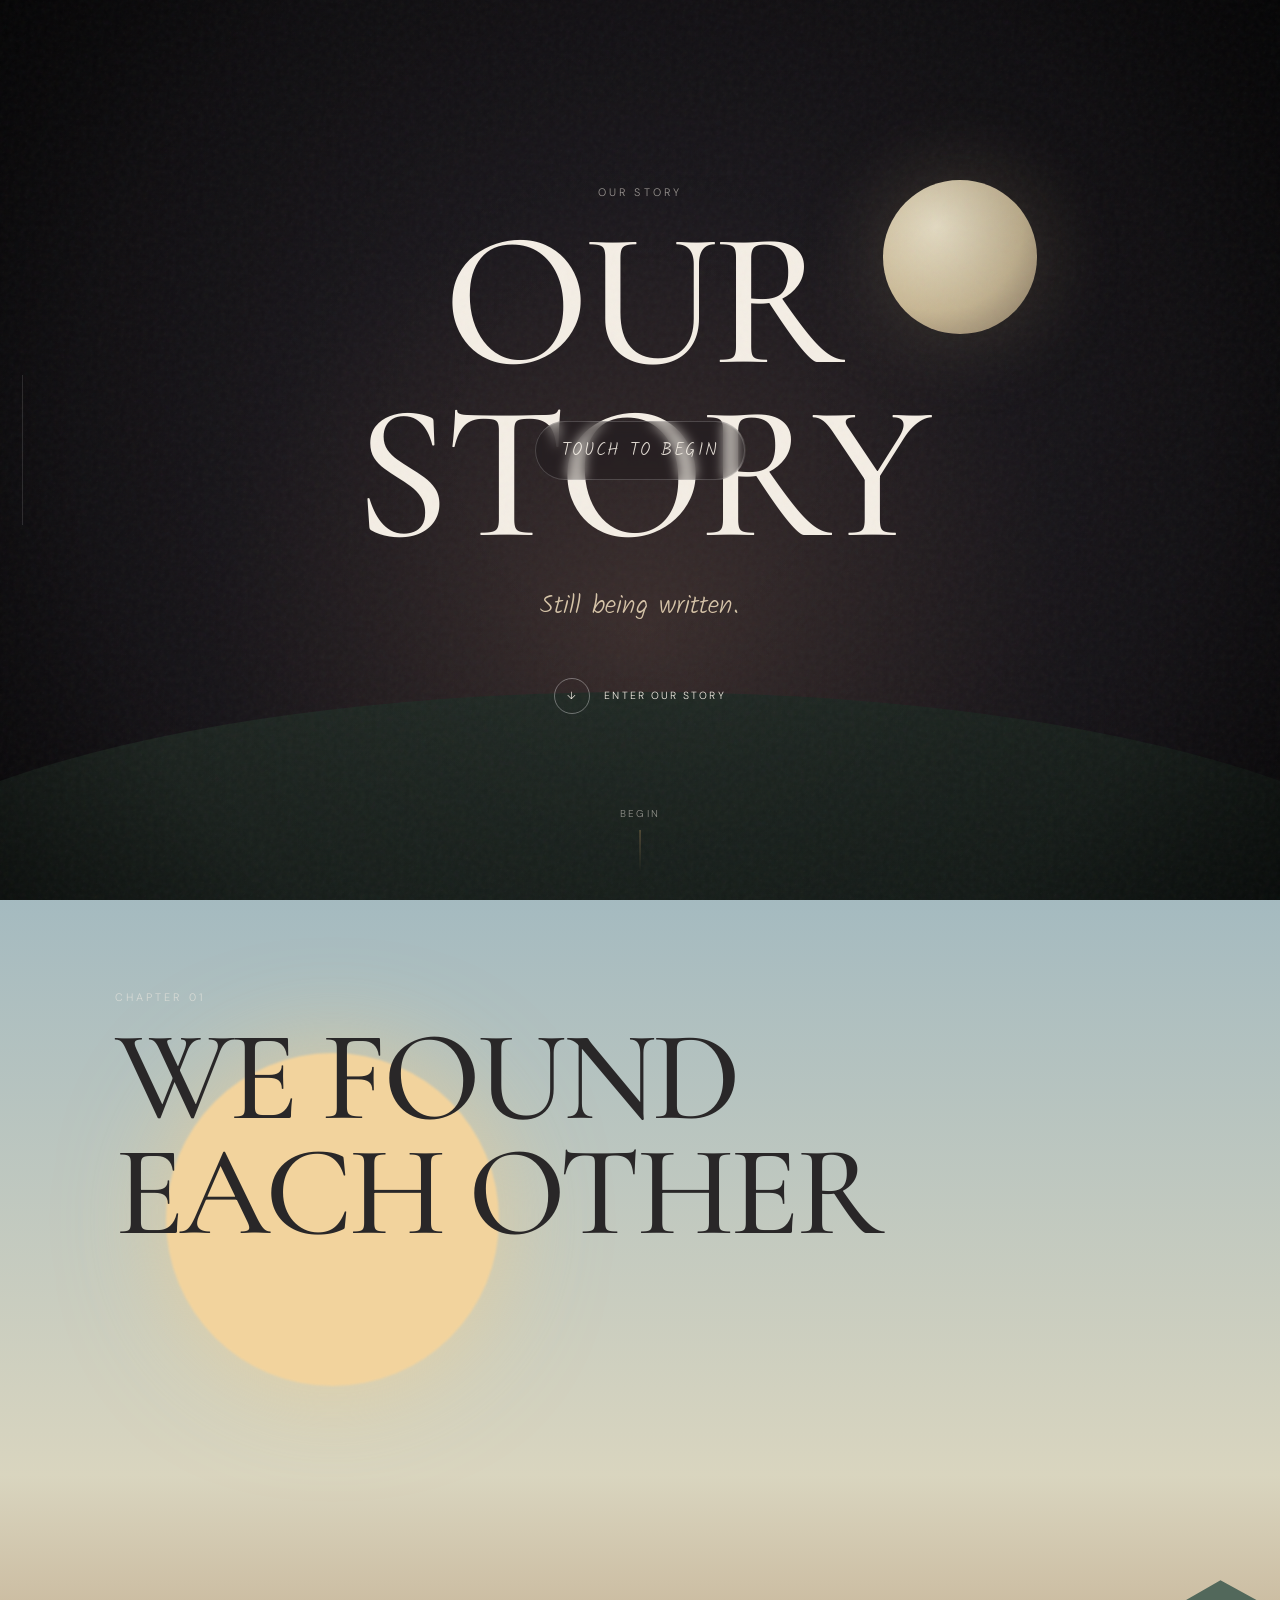
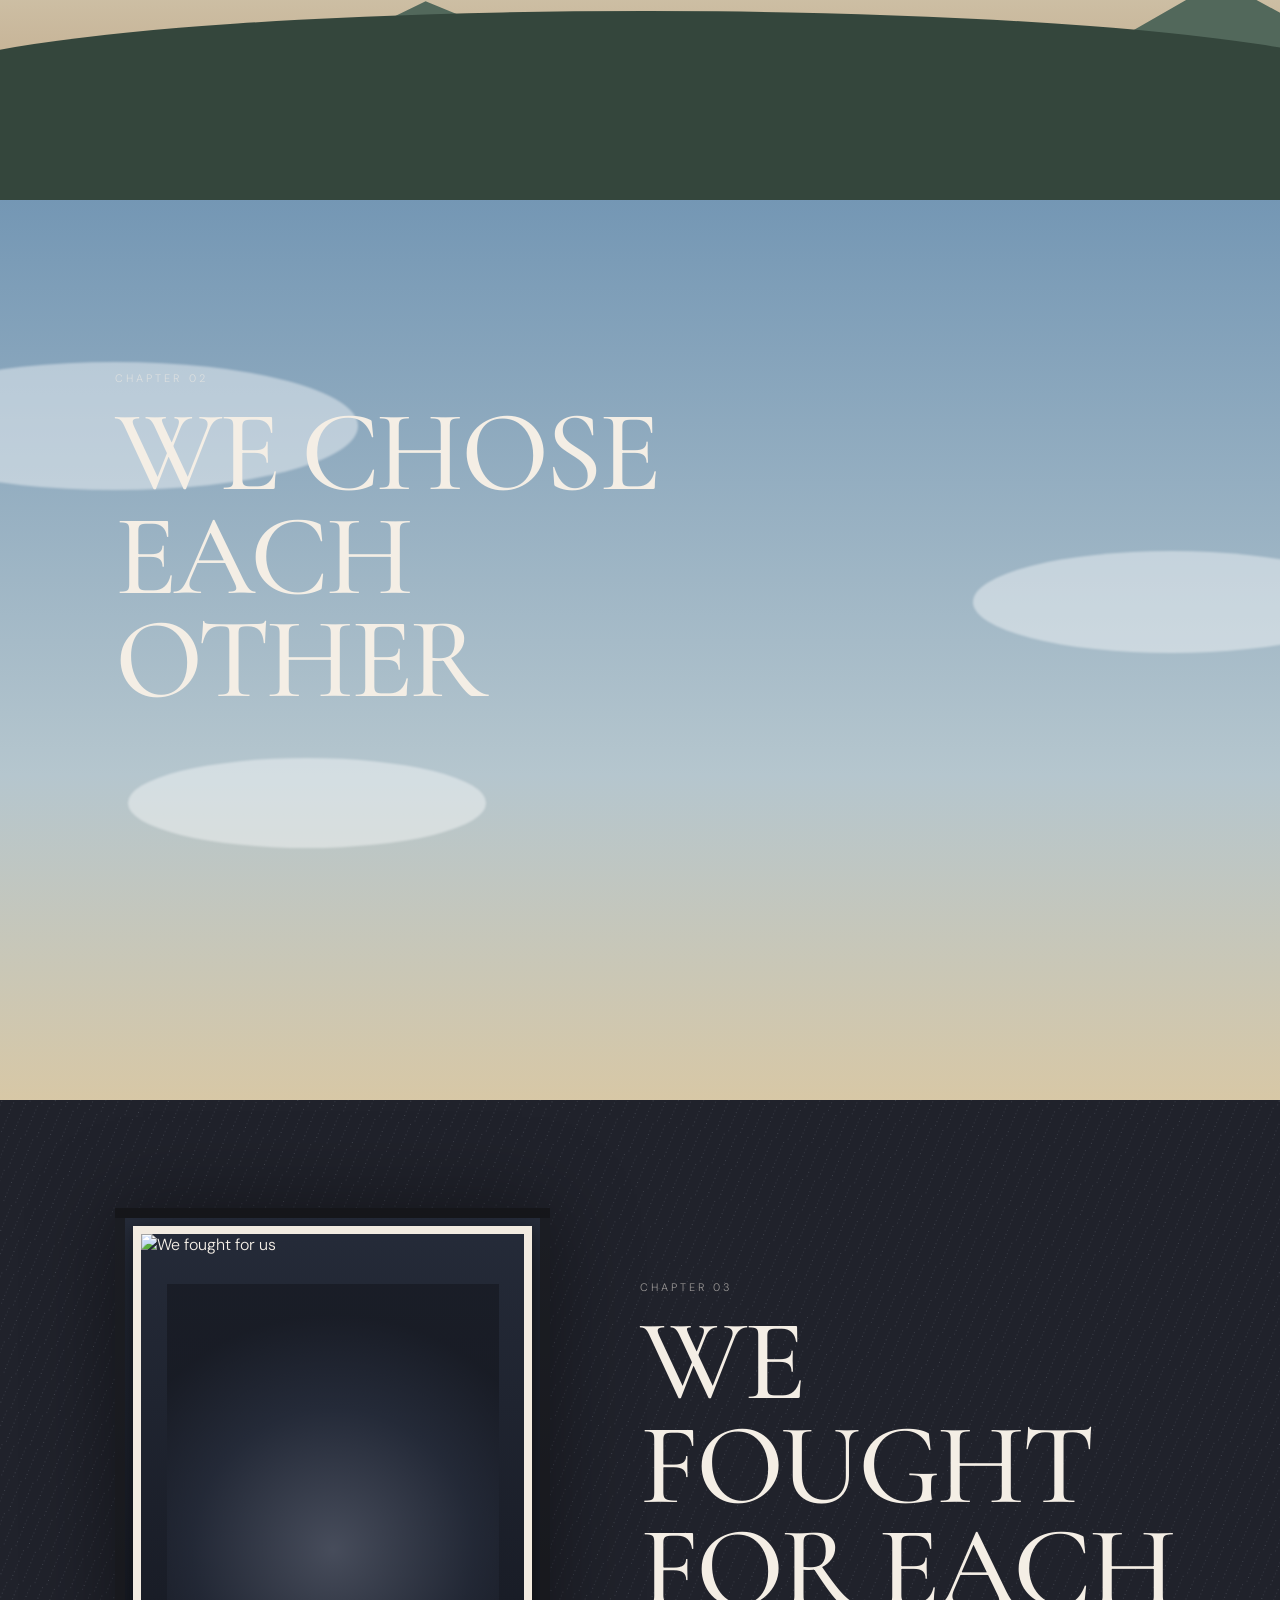
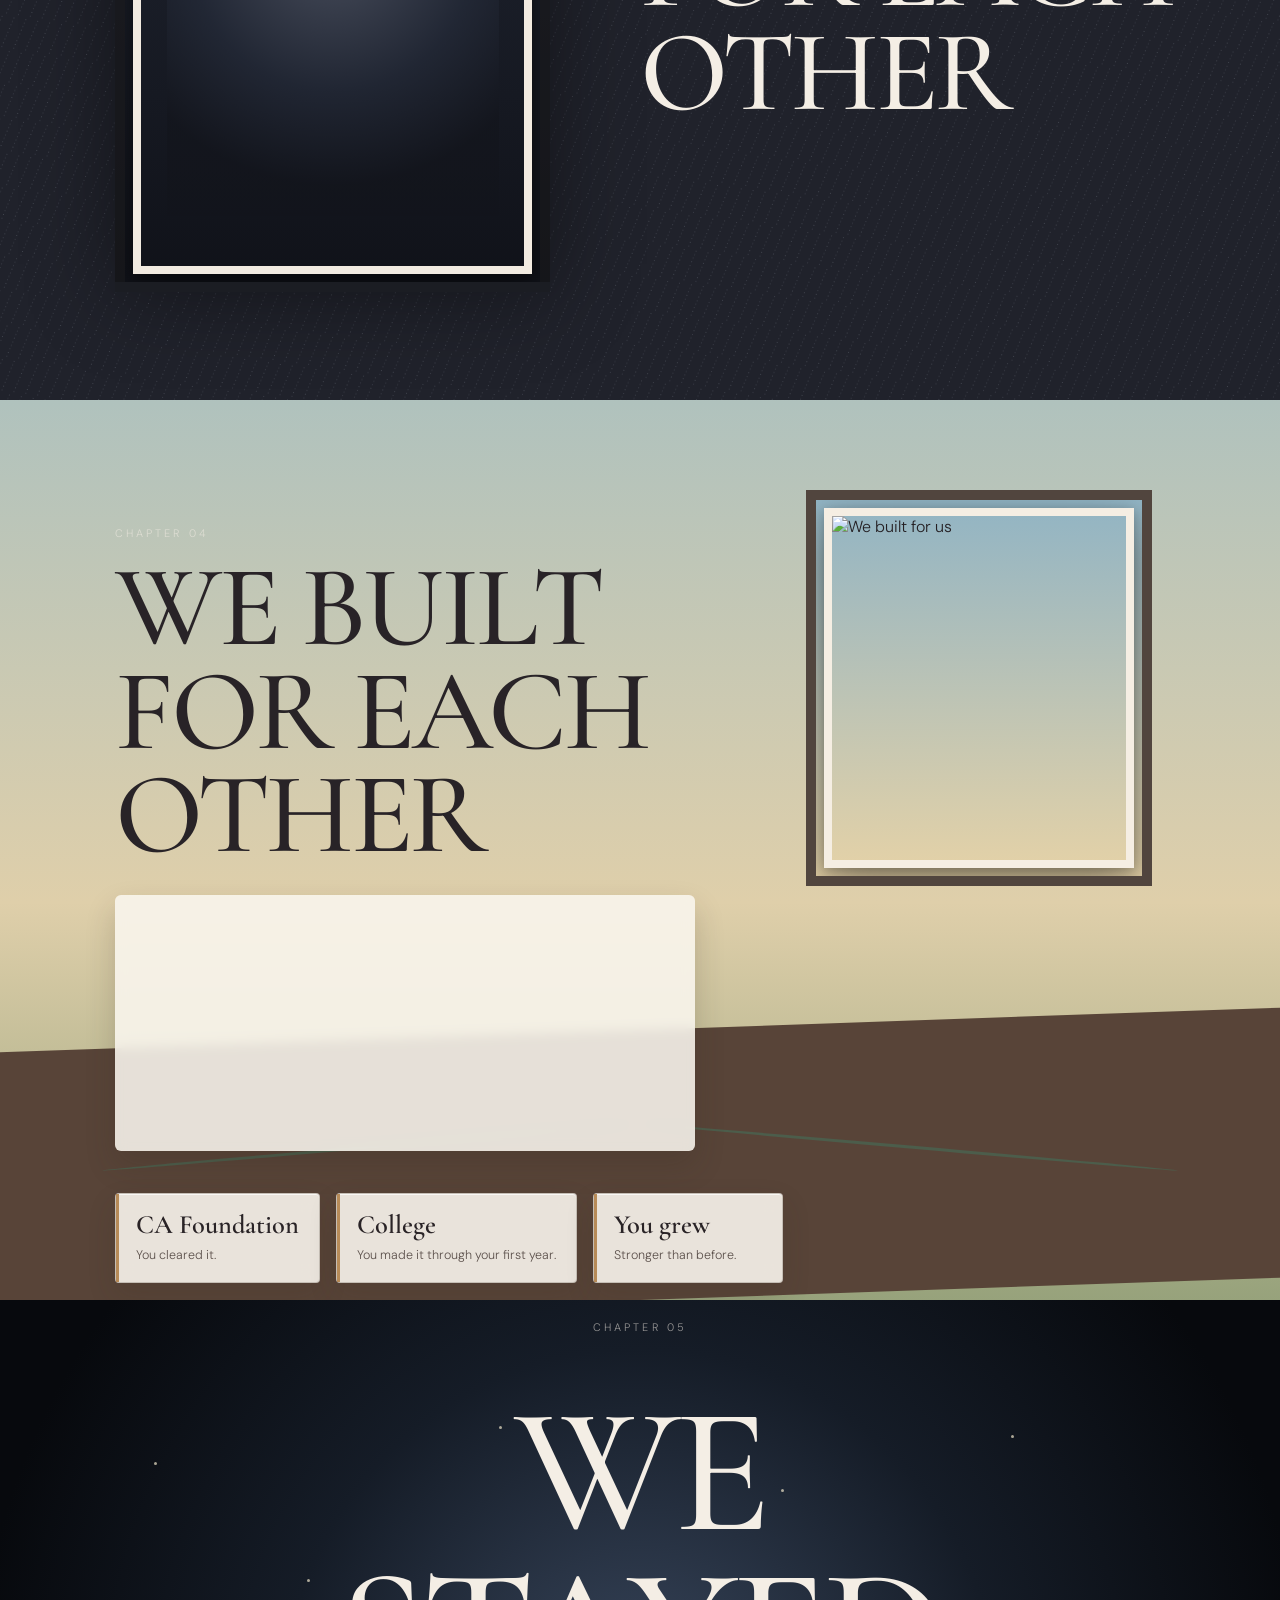
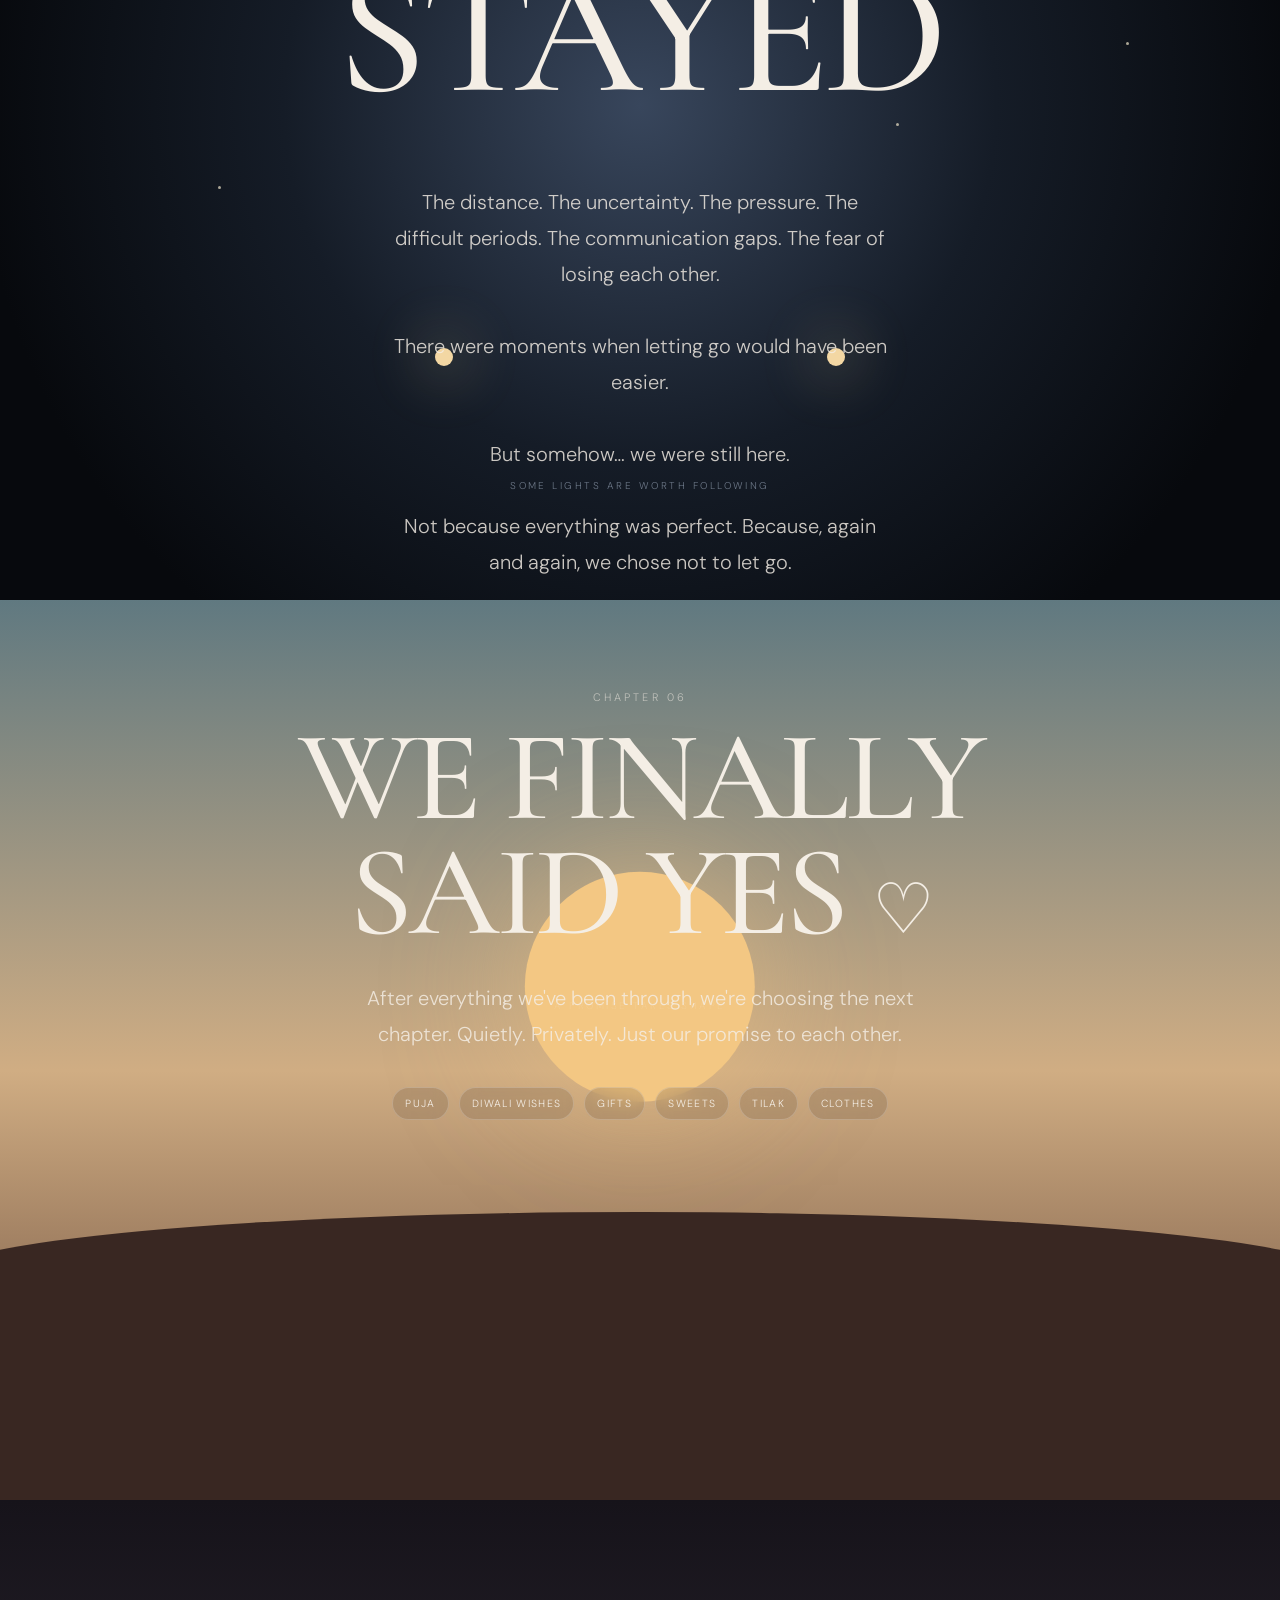
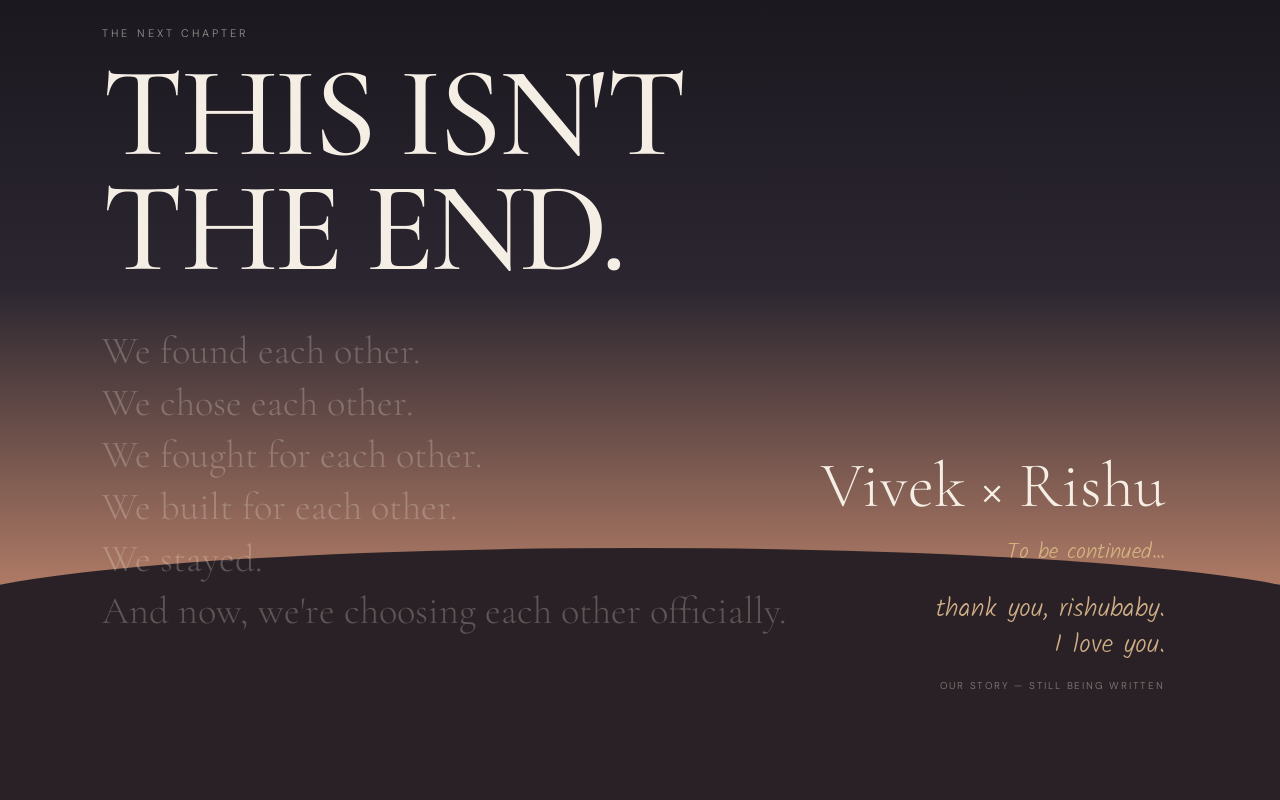
==== commit e97abad8: "Update index.html" ====
--- a/index.html
+++ b/index.html
@@ -36,7 +36,6 @@
 .scroll-cue i{width:1px;height:42px;background:linear-gradient(var(--gold),transparent);display:block}
 .progress{position:fixed;left:22px;top:50%;transform:translateY(-50%);z-index:80;width:1px;height:150px;background:rgba(255,255,255,.12)}
 .progress span{display:block;width:1px;height:0;background:var(--gold)}
-.sound{position:fixed;right:22px;top:22px;z-index:90;border:1px solid rgba(255,255,255,.16);background:rgba(20,18,21,.25);backdrop-filter:blur(10px);color:var(--cream);border-radius:100px;padding:9px 13px;font:inherit;font-size:.65rem;letter-spacing:.14em;text-transform:uppercase;cursor:pointer}
 
 /* Opening */
 #s0{background:radial-gradient(circle at 50% 70%,#3a2d2c 0,#1b181d 48%,#0d0c0e 100%)}
@@ -116,7 +115,7 @@
 }
 #s4 .content{position:absolute;left:9vw;top:14%;z-index:12;max-width:760px}
 #s4 .title{font-size:clamp(4rem,9vw,8.5rem)}
-#s4 .copy{margin-top:28px;color:#41383a}
+#s4 .copy{margin-top:28px;color:#2c2529;background:rgba(250,246,238,.88);-webkit-backdrop-filter:blur(6px);backdrop-filter:blur(6px);padding:20px 24px;border-radius:6px;box-shadow:0 14px 30px rgba(50,38,28,.2)}
 .milestones{display:flex;gap:16px;margin-top:42px;flex-wrap:wrap}
 .milestone{
   position:relative;
@@ -193,7 +192,6 @@
 @media(max-width:800px){
   .scene{min-height:760px}
   .progress{left:10px;height:100px}
-  .sound{right:12px;top:12px}
   #s1 .content,#s2 .content,#s3 .content,#s4 .content,#s7 .content{left:7vw;right:7vw;width:auto;top:14%}
   #s1 .sun{width:48vw;height:48vw;top:12%;left:10%}
   #s1 .hills{height:38%}
@@ -224,7 +222,6 @@
 <div id="lightMask"></div>
 
 <div id="film">
-  <button class="sound" id="sound">sound off</button>
   <div class="progress"><span id="progressBar"></span></div>
 
   <section class="scene center" id="s0">
@@ -382,7 +379,8 @@
 let camStream=null,camCanvas=null,camCtx=null,camReady=false,micReady=false;
 let micAnalyser=null,micData=null,revealed=false,revealTriggered=false,burstEnergy=0;
 
-window.__requestReactiveAccess__=async()=>false;
+window.__reactiveAccessFallback__=async()=>false;
+window.__requestReactiveAccess__=window.__reactiveAccessFallback__;
 window.__triggerReveal__=()=>{if(revealTriggered)return;revealTriggered=true;revealed=true;if(window.__disperseVeil)window.__disperseVeil()};
 
 (function setupStarVeil(){
@@ -429,7 +427,17 @@
     if(tapped)return;
     tapped=true;
     veilLine.textContent="hold a bright light close to the camera";
-    const ok=await window.__requestReactiveAccess__();
+    // The Three.js module loads asynchronously. Wait briefly for the real
+    // camera-access function instead of calling the temporary fallback.
+    let ok=false;
+    for(let i=0;i<80&&!ok;i++){
+      if(typeof window.__requestReactiveAccess__==="function" &&
+         window.__requestReactiveAccess__!==window.__reactiveAccessFallback__){
+        ok=await window.__requestReactiveAccess__();
+        break;
+      }
+      await new Promise(r=>setTimeout(r,50));
+    }
     if(!ok){
       veilLine.textContent="camera access is needed to begin";
       tapped=false;
@@ -519,8 +527,10 @@
     if(!(camReady&&camCtx&&camCanvas))return{level:0,brightness:null,delta:0};
     const d=camCtx.getImageData(0,0,32,24).data;let sum=0;
     for(let i=0;i<d.length;i+=4)sum+=(d[i]+d[i+1]+d[i+2])/3;
-    const brightness=sum/(d.length/4)/255,delta=lastCamBrightness===null?0:Math.abs(brightness-lastCamBrightness);lastCamBrightness=brightness;
-    return{level:Math.min(1,delta*14+brightness*.3),brightness,delta};
+    const brightness=sum/(d.length/4)/255;
+    const delta=lastCamBrightness===null?0:Math.abs(brightness-lastCamBrightness);
+    lastCamBrightness=brightness;
+    return{level:Math.min(1,delta*18+brightness*.4),brightness,delta};
   }
   function micLevel(){
     if(!(micReady&&micAnalyser))return 0;micAnalyser.getByteTimeDomainData(micData);let sumSq=0;
@@ -554,7 +564,14 @@
     if(ambientBrightness===null){ambientBrightness=b;return}
     if(!flashOn){if(b<ambientBrightness)ambientBrightness=b;else ambientBrightness+=(b-ambientBrightness)*.0025}
     const jump=b-ambientBrightness;
-    if(!flashOn){if(jump>.14||b>.68)flashOn=true}else if(jump<.06)flashOn=false;
+    // A phone flashlight close to the front camera causes a sharp rise in
+    // average frame brightness. Detect both a strong jump and a sustained
+    // bright frame so the reveal is reliable on mobile.
+    if(!flashOn){
+      if(jump>.10 || b>.62) flashOn=true;
+    }else if(jump<.035 && b<.55){
+      flashOn=false;
+    }
   }
   function updateLightGate(camNow){
     trackAmbient(camNow);if(!lightMask)return;
@@ -593,10 +610,8 @@
   async function requestReactiveAccess(){
     if(!window.isSecureContext||!navigator.mediaDevices||!navigator.mediaDevices.getUserMedia)return false;
     try{
-      camStream=await navigator.mediaDevices.getUserMedia({video:{facingMode:{ideal:"user"},width:{ideal:160},height:{ideal:120}},audio:true});
+      camStream=await navigator.mediaDevices.getUserMedia({video:{facingMode:{ideal:"user"},width:{ideal:160},height:{ideal:120}},audio:false});
       camPreview.srcObject=camStream;await camPreview.play();camCanvas=document.createElement("canvas");camCanvas.width=32;camCanvas.height=24;camCtx=camCanvas.getContext("2d",{willReadFrequently:true});camReady=true;
-      const audioTracks=camStream.getAudioTracks();
-      if(audioTracks.length){const ac=new(window.AudioContext||window.webkitAudioContext)(),source=ac.createMediaStreamSource(new MediaStream(audioTracks));micAnalyser=ac.createAnalyser();micAnalyser.fftSize=256;micData=new Uint8Array(micAnalyser.frequencyBinCount);source.connect(micAnalyser);micReady=true}
       return true;
     }catch(err){console.warn("Camera/mic unavailable:",err);return false}
   }
@@ -644,16 +659,101 @@
   document.getElementById("progressBar").style.height=p*150+"px";
 },{passive:true});
 
-let audioCtx=null,gain=null,osc=null,playing=false;
-function startSound(){
-  if(playing)return;
-  try{audioCtx=new(window.AudioContext||window.webkitAudioContext)();gain=audioCtx.createGain();gain.gain.value=.018;gain.connect(audioCtx.destination);osc=audioCtx.createOscillator();osc.type="sine";osc.frequency.value=174;osc.connect(gain);osc.start();playing=true;document.getElementById("sound").textContent="sound on"}catch(e){}
-}
-function stopSound(){
-  if(!audioCtx)return;
-  gain.gain.exponentialRampToValueAtTime(.0001,audioCtx.currentTime+.4);setTimeout(()=>{try{audioCtx.close()}catch(e){}},450);playing=false;document.getElementById("sound").textContent="sound off";
-}
-document.getElementById("sound").addEventListener("click",()=>playing?stopSound():startSound());
+/* Background music — YouTube video used as an invisible audio-only player.
+   Browser autoplay rules still require the first play to happen from a user gesture. */
+const YOUTUBE_VIDEO_ID = "8Lmw2xE2OAw";
+let ytPlayer = null;
+let ytReady = false;
+let ytStarted = false;
+// The very first tap/click/key often happens *before* the YouTube player
+// has finished loading (it's competing with GSAP/Three.js on page load).
+// Remember that a gesture happened so we can retry the instant the player
+// becomes ready, instead of silently giving up on a one-shot listener.
+let gestureReceived = false;
+
+function loadYouTubeAPI(){
+  return new Promise(resolve=>{
+    if(window.YT && window.YT.Player){ resolve(); return; }
+    const existing=document.querySelector('script[src="https://www.youtube.com/iframe_api"]');
+    if(existing){
+      const previous=window.onYouTubeIframeAPIReady;
+      window.onYouTubeIframeAPIReady=()=>{ if(previous) previous(); resolve(); };
+      return;
+    }
+    window.onYouTubeIframeAPIReady=()=>resolve();
+    const script=document.createElement("script");
+    script.src="https://www.youtube.com/iframe_api";
+    document.head.appendChild(script);
+  });
+}
+
+async function startSound(){
+  gestureReceived = true;
+  if(ytStarted || !ytReady || !ytPlayer) return;
+  try{
+    ytPlayer.setVolume(100);
+    ytPlayer.unMute();
+    const playResult = ytPlayer.playVideo();
+    if(playResult && typeof playResult.catch === "function") playResult.catch(()=>{});
+    ytStarted=true;
+  }catch(e){ console.warn("Background audio could not start:",e); }
+}
+
+async function setupYouTubeAudio(){
+  const host=document.createElement("div");
+  host.id="youtube-audio";
+  host.setAttribute("aria-hidden","true");
+  host.style.cssText="position:fixed;width:1px;height:1px;left:-10px;top:-10px;opacity:0;pointer-events:none;overflow:hidden;";
+  document.body.appendChild(host);
+
+  await loadYouTubeAPI();
+
+  ytPlayer=new YT.Player("youtube-audio",{
+    videoId:YOUTUBE_VIDEO_ID,
+    playerVars:{
+      autoplay:0,
+      controls:0,
+      disablekb:1,
+      fs:0,
+      modestbranding:1,
+      playsinline:1,
+      rel:0
+    },
+    events:{
+      onReady:event=>{
+        ytReady=true;
+        event.target.setVolume(100);
+        // A gesture may already have happened while we were still loading
+        // the player — start now instead of waiting for another one.
+        if(gestureReceived) startSound();
+      },
+      onStateChange:event=>{
+        // Keep it playing at max volume for the whole visit, and loop
+        // back to the start instead of stopping when the track ends.
+        if(event.data===YT.PlayerState.ENDED){
+          event.target.seekTo(0);
+          event.target.playVideo();
+        }else if(event.data===YT.PlayerState.PLAYING){
+          event.target.setVolume(100);
+        }
+      },
+      onError:event=>{
+        // 2: bad video id, 5: HTML5 player error, 100: video not found/private,
+        // 101 & 150: the video owner has disabled embedding on other sites.
+        const reasons={2:"invalid video ID",5:"HTML5 player error",100:"video not found or private",101:"embedding disabled by the video owner",150:"embedding disabled by the video owner"};
+        console.warn("Background audio failed to load — YouTube error "+event.data+": "+(reasons[event.data]||"unknown error"));
+      }
+    }
+  });
+}
+
+setupYouTubeAudio();
+
+/* Start at the earliest intentional user interaction, then keep it playing. */
+const beginAudio=()=>startSound();
+document.addEventListener("pointerdown",beginAudio,{once:true,passive:true});
+document.addEventListener("keydown",beginAudio,{once:true});
+
 document.getElementById("enter").addEventListener("click",startSound);
 </script>
 </body>
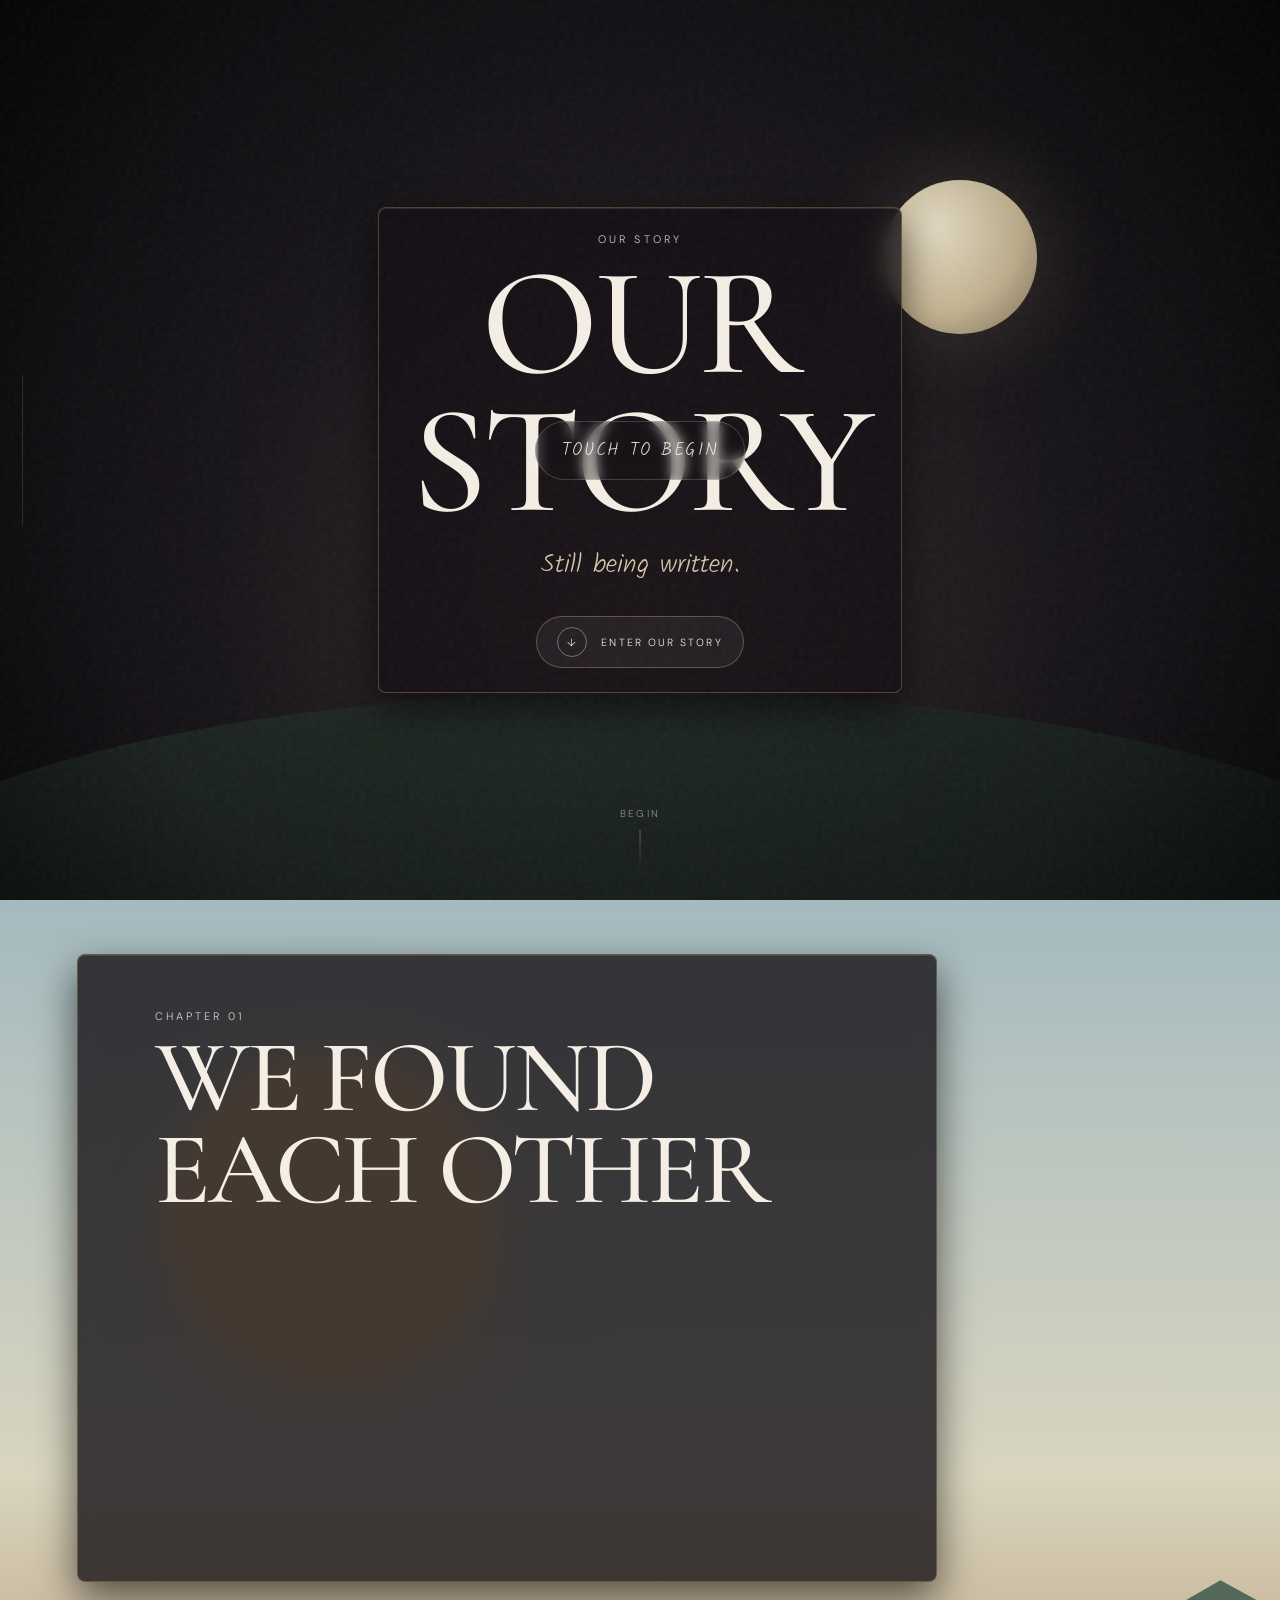
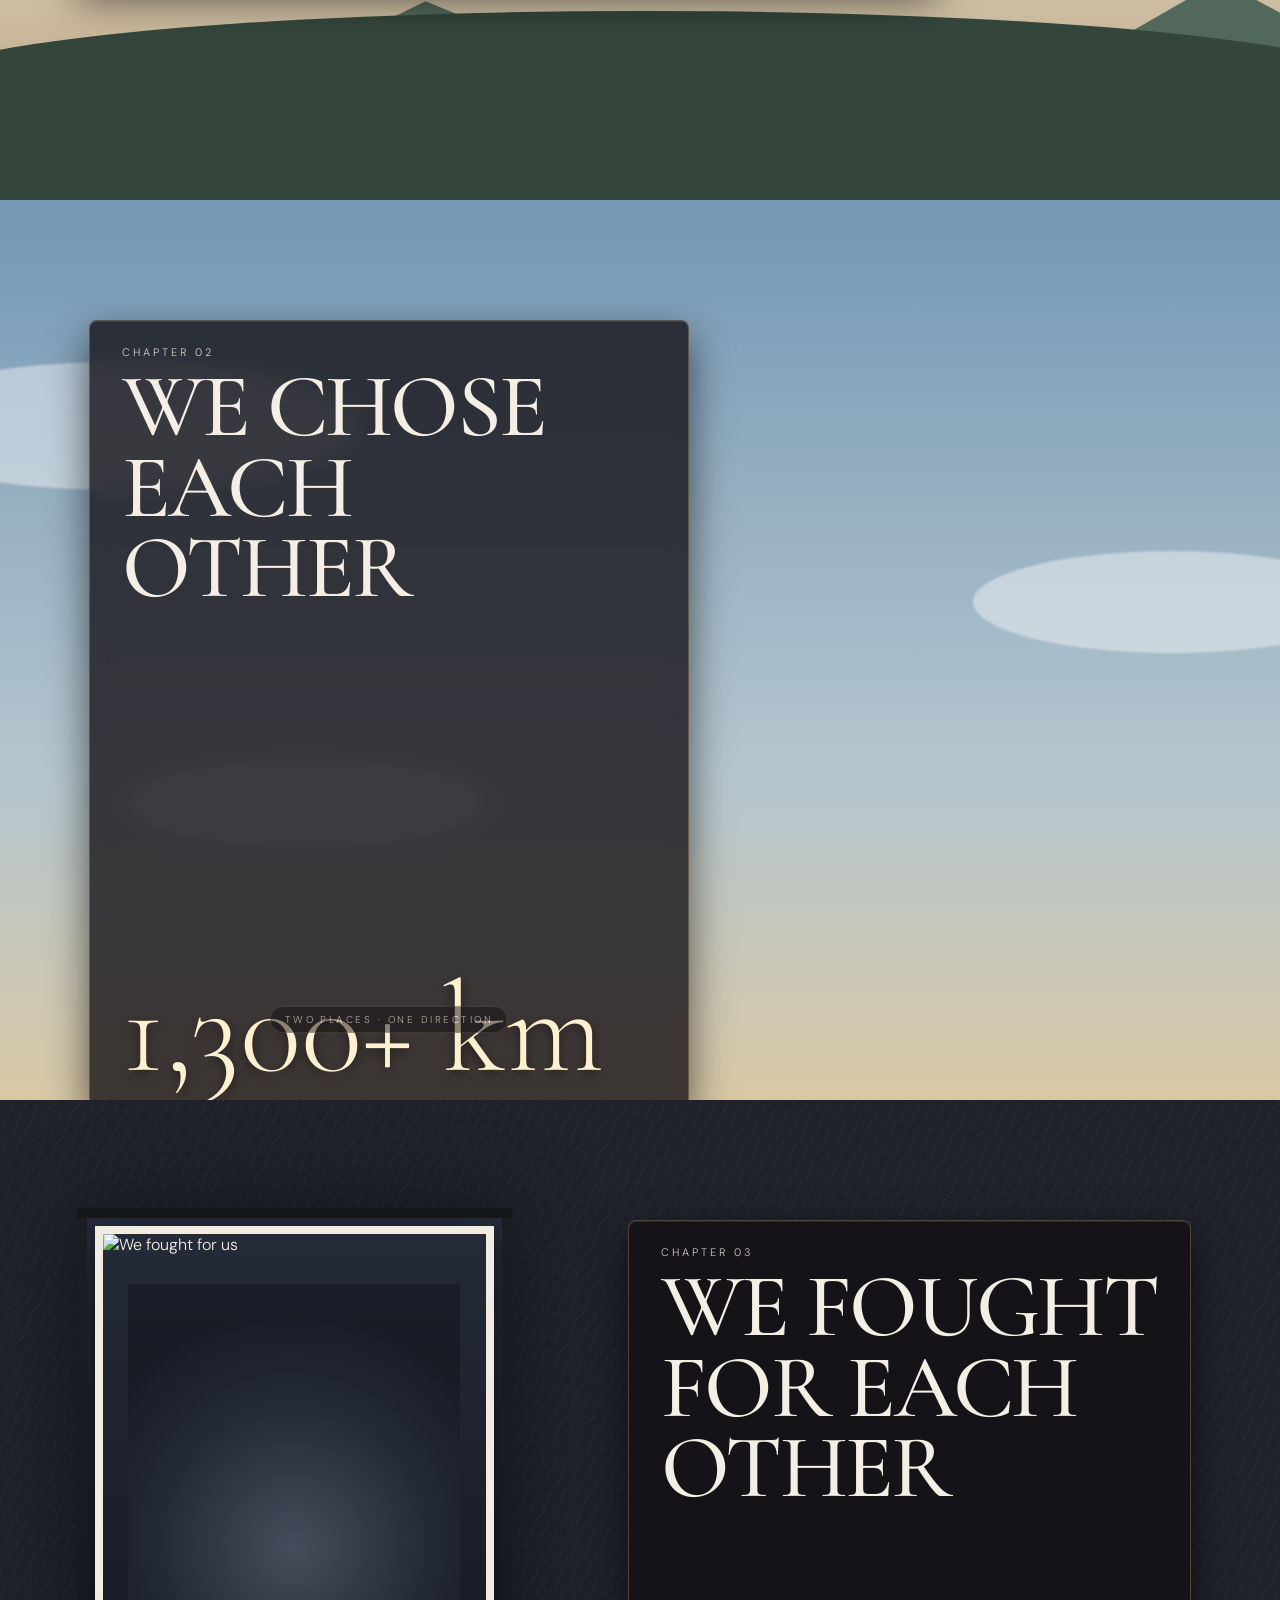
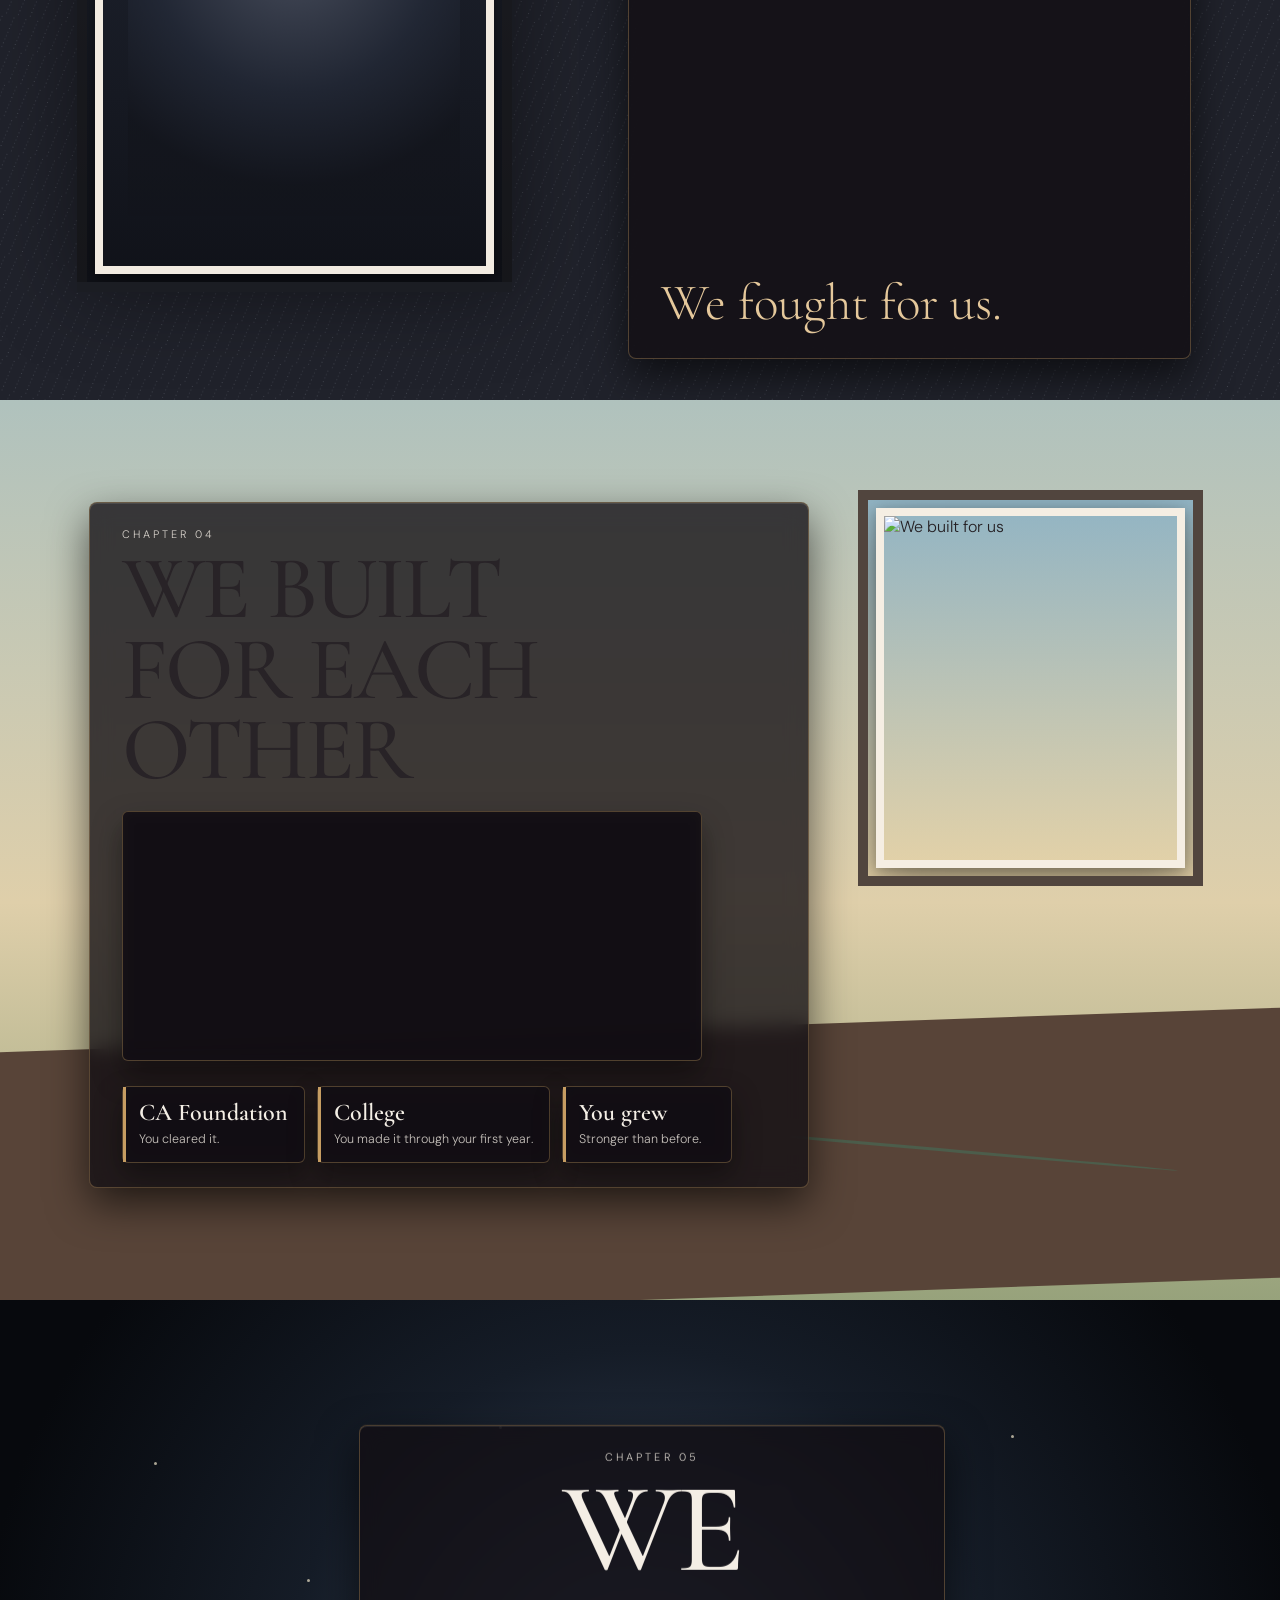
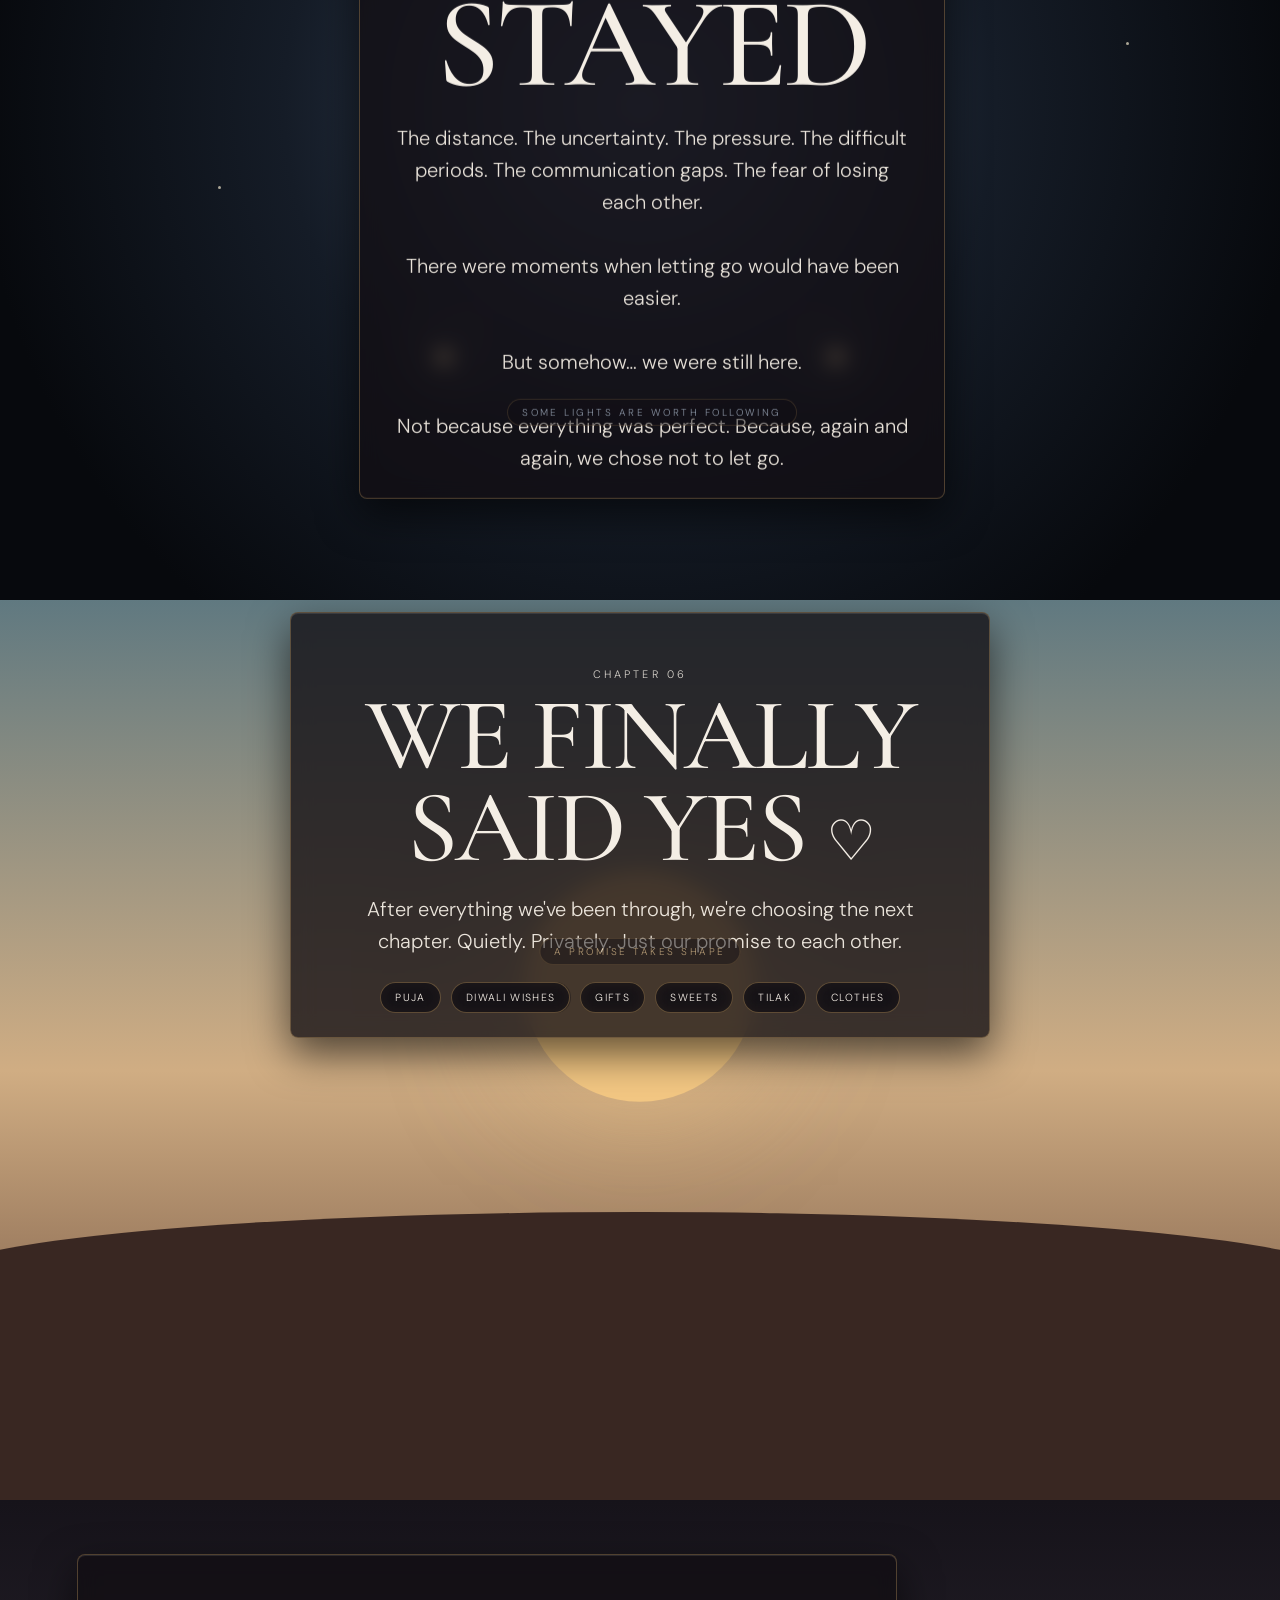
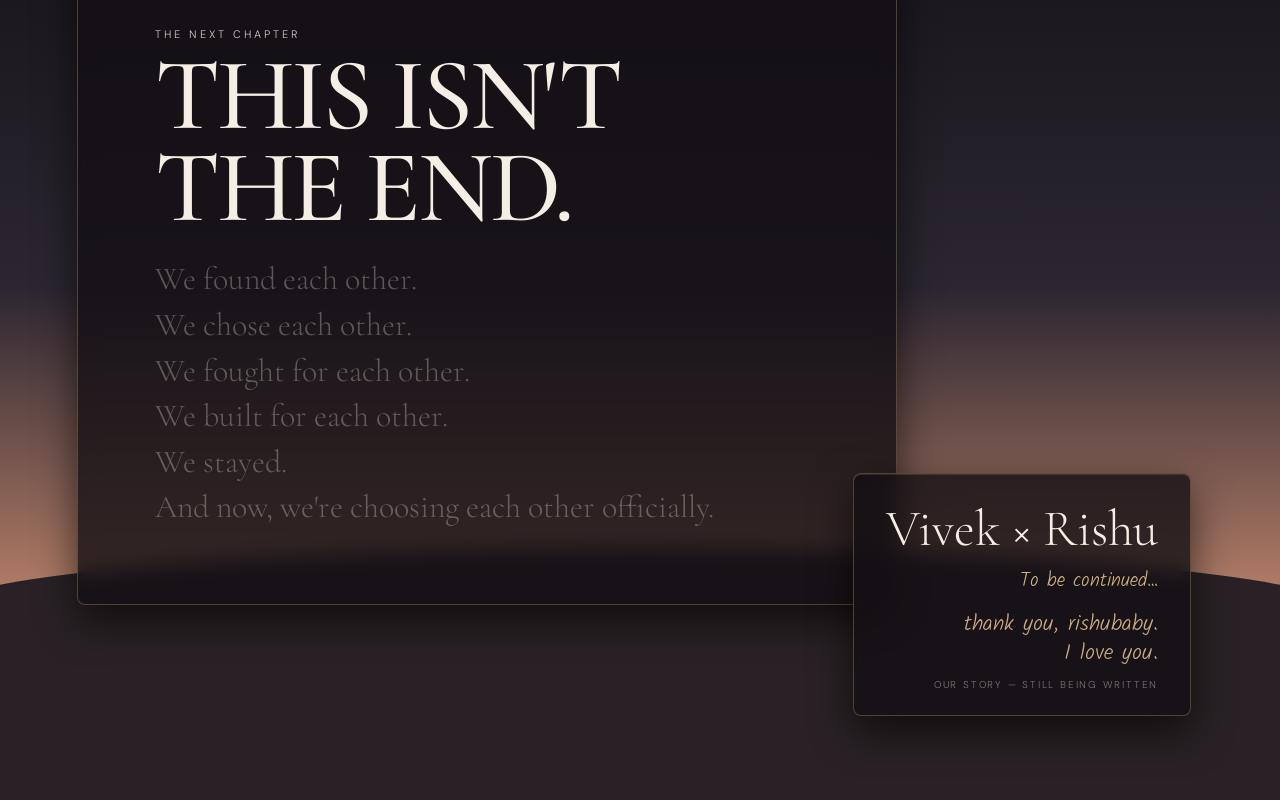
==== commit b261856b: "Update index.html" ====
--- a/index.html
+++ b/index.html
@@ -23,11 +23,11 @@
 .scene{height:100vh;min-height:680px;position:relative;overflow:hidden}
 .scene-inner{position:absolute;inset:0}
 .bg{position:absolute;inset:-8%;will-change:transform}
-.chapter-label{font-size:.68rem;letter-spacing:.28em;text-transform:uppercase;color:rgba(244,238,229,.58);margin-bottom:1rem}
+.chapter-label{font-size:.68rem;letter-spacing:.28em;text-transform:uppercase;color:rgba(244,238,229,.85);margin-bottom:.5rem}
 h1,h2,p{margin:0}
 .title{font-family:"Cormorant Garamond",serif;font-weight:500;line-height:.9;letter-spacing:-.03em}
 .script{font-family:"Kalam",cursive;font-weight:300}
-.copy{max-width:580px;font-size:clamp(1rem,1.6vw,1.25rem);line-height:1.8;color:rgba(244,238,229,.82)}
+.copy{max-width:580px;font-size:clamp(1rem,1.6vw,1.25rem);line-height:1.6;color:rgba(244,238,229,.95)}
 .eyebrow{font-size:.72rem;letter-spacing:.24em;text-transform:uppercase}
 .center{display:grid;place-items:center;text-align:center}
 .vignette{position:absolute;inset:0;background:radial-gradient(circle at center,transparent 20%,rgba(0,0,0,.22) 72%,rgba(0,0,0,.62));pointer-events:none}
@@ -37,15 +37,35 @@
 .progress{position:fixed;left:22px;top:50%;transform:translateY(-50%);z-index:80;width:1px;height:150px;background:rgba(255,255,255,.12)}
 .progress span{display:block;width:1px;height:0;background:var(--gold)}
 
+/* Visual Box Wrappers & Text Contrast Enhancements */
+.content, .opening-content, #s5 .content, #s6 .content, #s7 .content, .final {
+  background: rgba(18, 15, 20, 0.78);
+  border: 1px solid rgba(198, 157, 98, 0.35);
+  box-shadow: 0 16px 40px rgba(0,0,0,0.6), inset 0 1px rgba(255,255,255,0.1);
+  backdrop-filter: blur(10px);
+  -webkit-backdrop-filter: blur(10px);
+  padding: 24px 32px;
+  border-radius: 8px;
+  margin: 12px;
+}
+#s1 .content { max-width: 860px; }
+#s2 .content { max-width: 680px; }
+#s3 .content { max-width: 640px; }
+#s4 .content { max-width: 800px; }
+#s5 .content { max-width: 640px; position: absolute; inset: auto; left: 50%; top: 50%; transform: translate(-50%, -50%); }
+#s6 .content { max-width: 720px; margin-left: auto; margin-right: auto; }
+#s7 .content { max-width: 820px; }
+.final { position: absolute; right: 4vw; bottom: 8vh; text-align: right; }
+
 /* Opening */
 #s0{background:radial-gradient(circle at 50% 70%,#3a2d2c 0,#1b181d 48%,#0d0c0e 100%)}
 #s0 .moon{position:absolute;width:12vw;height:12vw;min-width:100px;min-height:100px;border-radius:50%;background:radial-gradient(circle at 35% 30%,#fff5da,#d9c7a1 58%,#907d66);box-shadow:0 0 90px rgba(232,204,151,.22);top:20%;right:19%}
 #s0 .field{position:absolute;bottom:-12%;left:-5%;width:110%;height:45%;background:linear-gradient(170deg,#29332d,#131a17);clip-path:ellipse(58% 58% at 50% 80%)}
-.opening-content{position:relative;z-index:2}
-.opening-content .title{font-size:clamp(5rem,15vw,13rem)}
-.opening-content .subtitle{margin-top:25px;font-family:"Kalam";font-size:clamp(1.1rem,2vw,1.6rem);color:#d6c4a8}
-.enter{margin-top:50px;display:inline-flex;align-items:center;gap:14px;color:var(--cream);font:inherit;background:none;border:0;cursor:pointer;letter-spacing:.2em;text-transform:uppercase;font-size:.65rem}
-.enter b{width:36px;height:36px;border:1px solid rgba(255,255,255,.35);border-radius:50%;display:grid;place-items:center;font-weight:300}
+.opening-content{position:relative;z-index:2; display: inline-block;}
+.opening-content .title{font-size:clamp(4rem,12vw,10rem)}
+.opening-content .subtitle{margin-top:15px;font-family:"Kalam";font-size:clamp(1.1rem,2vw,1.6rem);color:#d6c4a8}
+.enter{margin-top:30px;display:inline-flex;align-items:center;gap:14px;color:var(--cream);font:inherit;background:rgba(255,255,255,0.05);border:1px solid rgba(198,157,98,0.4);padding:10px 20px;border-radius:30px;cursor:pointer;letter-spacing:.2em;text-transform:uppercase;font-size:.65rem}
+.enter b{width:30px;height:30px;border:1px solid rgba(255,255,255,.35);border-radius:50%;display:grid;place-items:center;font-weight:300}
 
 /* Chapter 1 */
 #s1{background:#b9c9bb}
@@ -53,10 +73,10 @@
 #s1 .sun{position:absolute;width:26vw;height:26vw;border-radius:50%;background:#f2d39d;filter:blur(1px);left:13%;top:17%;box-shadow:0 0 100px rgba(244,208,142,.6)}
 #s1 .hills{position:absolute;bottom:-8%;width:115%;height:47%;left:-7%;background:#52685b;clip-path:polygon(0 65%,12% 48%,22% 58%,35% 36%,49% 56%,62% 39%,76% 57%,89% 31%,100% 52%,100% 100%,0 100%)}
 #s1 .grass{position:absolute;bottom:-12%;width:115%;height:33%;left:-7%;background:#34463c;border-radius:50% 50% 0 0/25% 25% 0 0}
-#s1 .content{position:relative;z-index:3;padding:10vh 9vw}
-#s1 .title{font-size:clamp(4rem,10vw,9rem);color:#292728;max-width:800px}
-#s1 .copy{color:#373133;margin-top:32px}
-.reveal-lines span{display:block;opacity:0;transform:translateY(22px)}
+#s1 .content{position:relative;z-index:3;padding:6vh 6vw; margin-top: 6vh; margin-left: 6vw;}
+#s1 .title{font-size:clamp(3.5rem,8vw,7.5rem);color:#f4eee5;max-width:800px}
+#s1 .copy{color:#f4eee5;margin-top:20px}
+.reveal-lines span{display:block;opacity:0;transform:translateY(22px); margin-bottom: 6px;}
 
 /* Chapter 2 */
 #s2{background:#7b9bb5}
@@ -67,15 +87,15 @@
 #plane:before{content:"";position:absolute;left:0;top:15px;width:88px;height:3px;background:#f3eee3;border-radius:10px;transform:skew(-15deg)}
 #plane:after{content:"";position:absolute;left:38px;top:2px;border-left:27px solid transparent;border-right:8px solid transparent;border-bottom:15px solid #f3eee3;transform:rotate(10deg)}
 .flight{position:absolute;left:0;top:49%;height:1px;width:100%;background:linear-gradient(90deg,transparent,rgba(255,255,255,.6),transparent);transform:scaleX(0);transform-origin:left}
-#s2 .content{position:absolute;left:9vw;top:19%;z-index:4;max-width:600px}
-#s2 .title{font-size:clamp(4rem,9vw,8.5rem)}
-#s2 .copy{margin-top:30px}
-.distance{font-family:"Cormorant Garamond";font-size:clamp(5rem,13vw,12rem);line-height:.75;margin-top:35px;color:#fff0cf}
+#s2 .content{position:absolute;left:6vw;top:12vh;z-index:4;max-width:600px}
+#s2 .title{font-size:clamp(3.5rem,7vw,7rem)}
+#s2 .copy{margin-top:20px}
+.distance{font-family:"Cormorant Garamond";font-size:clamp(4rem,10vw,9rem);line-height:.8;margin-top:20px;color:#fff0cf; text-shadow: 0 4px 12px rgba(0,0,0,0.5);}
 
 /* Chapter 3 */
 #s3{background:#20222b}
 #s3 .rain{position:absolute;inset:-20%;background-image:linear-gradient(105deg,transparent 47%,rgba(210,221,235,.18) 48%,transparent 49%);background-size:12px 34px;transform:rotate(8deg)}
-#s3 .window{position:absolute;left:9vw;top:12vh;width:34vw;height:76vh;border:10px solid rgba(24,24,27,.72);box-shadow:0 0 80px rgba(0,0,0,.4);background:linear-gradient(#252b39,#101219);overflow:hidden;z-index:8}
+#s3 .window{position:absolute;left:6vw;top:12vh;width:34vw;height:76vh;border:10px solid rgba(24,24,27,.72);box-shadow:0 0 80px rgba(0,0,0,.4);background:linear-gradient(#252b39,#101219);overflow:hidden;z-index:8}
 #s3 .window-light{position:absolute;width:80%;height:80%;left:10%;top:10%;background:radial-gradient(circle,#6b7284 0,#293040 45%,#12141b 75%);opacity:.55;z-index:1}
 #s3 .polaroid-frame{
   position:absolute;
@@ -90,16 +110,16 @@
   box-shadow:0 18px 45px rgba(0,0,0,.45),0 3px 12px rgba(0,0,0,.3);
   filter:saturate(.92) contrast(1.04);
 }
-#s3 .content{position:absolute;right:8vw;top:20%;width:42vw;z-index:12}
-#s3 .title{font-size:clamp(4rem,9vw,8.5rem)}
-#s3 .copy{margin-top:30px}
-#s3 .fight{margin-top:45px;font-family:"Cormorant Garamond";font-size:clamp(2.8rem,6vw,6rem);color:#e5c89b}
+#s3 .content{position:absolute;right:6vw;top:12vh;width:44vw;z-index:12}
+#s3 .title{font-size:clamp(3.5rem,7vw,7rem)}
+#s3 .copy{margin-top:20px}
+#s3 .fight{margin-top:25px;font-family:"Cormorant Garamond";font-size:clamp(2.2rem,4vw,4.5rem);color:#e5c89b}
 
 /* Chapter 4 */
 #s4{background:#d8c9a8;color:#282327}
 #s4 .bg{background:linear-gradient(#a9c0c0 0%,#dfcfaa 55%,#8a9a73 100%)}
 #s4 .desk{position:absolute;bottom:0;left:-5%;width:110%;height:30%;background:#584438;transform:skewY(-2deg);z-index:2}
-#s4 .window2{position:absolute;right:10%;top:10%;width:27vw;height:44vh;background:linear-gradient(#91b4c4,#e5d2a7);border:10px solid #51453e;overflow:hidden;z-index:8}
+#s4 .window2{position:absolute;right:6%;top:10%;width:27vw;height:44vh;background:linear-gradient(#91b4c4,#e5d2a7);border:10px solid #51453e;overflow:hidden;z-index:8}
 #s4 .polaroid-frame2{
   position:absolute;
   inset:8px;
@@ -113,23 +133,23 @@
   box-shadow:0 18px 45px rgba(0,0,0,.38),0 3px 12px rgba(0,0,0,.25);
   filter:saturate(.95) contrast(1.04);
 }
-#s4 .content{position:absolute;left:9vw;top:14%;z-index:12;max-width:760px}
-#s4 .title{font-size:clamp(4rem,9vw,8.5rem)}
-#s4 .copy{margin-top:28px;color:#2c2529;background:rgba(250,246,238,.88);-webkit-backdrop-filter:blur(6px);backdrop-filter:blur(6px);padding:20px 24px;border-radius:6px;box-shadow:0 14px 30px rgba(50,38,28,.2)}
-.milestones{display:flex;gap:16px;margin-top:42px;flex-wrap:wrap}
+#s4 .content{position:absolute;left:6vw;top:10vh;z-index:12;max-width:720px}
+#s4 .title{font-size:clamp(3.5rem,7vw,7rem)}
+#s4 .copy{margin-top:20px;color:#f4eee5;background:rgba(18,15,20,0.85);border:1px solid rgba(198,157,98,0.35);-webkit-backdrop-filter:blur(6px);backdrop-filter:blur(6px);padding:16px 20px;border-radius:6px;box-shadow:0 14px 30px rgba(0,0,0,.4)}
+.milestones{display:flex;gap:12px;margin-top:25px;flex-wrap:wrap}
 .milestone{
   position:relative;
-  min-width:190px;
-  padding:18px 20px 17px;
-  background:rgba(250,246,238,.90);
-  border:1px solid rgba(70,58,48,.22);
-  border-radius:4px;
-  box-shadow:0 12px 28px rgba(55,42,32,.16),inset 0 1px rgba(255,255,255,.7);
+  min-width:170px;
+  padding:14px 16px;
+  background:rgba(18,15,20,0.85);
+  border:1px solid rgba(198,157,98,0.35);
+  border-radius:6px;
+  box-shadow:0 12px 28px rgba(0,0,0,.4);
   backdrop-filter:blur(8px);
 }
-.milestone::before{content:"";position:absolute;left:0;top:0;bottom:0;width:3px;background:#b78b58}
-.milestone strong{display:block;font-family:"Cormorant Garamond";font-size:1.65rem;line-height:1;font-weight:600;color:#292326}
-.milestone span{display:block;font-size:.78rem;line-height:1.5;margin-top:8px;color:#5c514c}
+.milestone::before{content:"";position:absolute;left:0;top:0;bottom:0;width:3px;background:var(--gold)}
+.milestone strong{display:block;font-family:"Cormorant Garamond";font-size:1.5rem;line-height:1;font-weight:600;color:var(--cream)}
+.milestone span{display:block;font-size:.78rem;line-height:1.4;margin-top:6px;color:rgba(244,238,229,.8)}
 .paths{position:absolute;bottom:12%;left:0;width:100%;height:90px;z-index:3}
 .path{position:absolute;height:3px;width:42%;background:#4c5d4b;bottom:20px;border-radius:100%;transform-origin:left}
 .path.a{left:8%;transform:rotate(-5deg)}.path.b{right:8%;transform:rotate(5deg);transform-origin:right}
@@ -138,9 +158,9 @@
 #s5{background:#0d1117}
 #s5 .sky{background:radial-gradient(circle at 50% 45%,#38465c 0,#151c27 44%,#07090d 82%)}
 .star{position:absolute;width:3px;height:3px;border-radius:50%;background:#eee4c9;opacity:.7}
-#s5 .content{position:absolute;inset:0;display:grid;place-items:center;text-align:center;z-index:3}
-#s5 .title{font-size:clamp(5rem,14vw,12rem)}
-#s5 .copy{margin-top:30px;max-width:500px}
+#s5 .content{position:absolute;inset:auto;left:50%;top:50%;transform:translate(-50%,-50%);text-align:center;z-index:3}
+#s5 .title{font-size:clamp(4rem,10vw,9rem)}
+#s5 .copy{margin-top:20px;max-width:520px}
 .light{position:absolute;width:18px;height:18px;border-radius:50%;background:#f3d7a3;box-shadow:0 0 55px 18px rgba(243,215,163,.16);bottom:26%;z-index:2}
 .light.l{left:34%}.light.r{right:34%}
 
@@ -149,30 +169,30 @@
 #s6 .bg{background:linear-gradient(#4f7180 0%,#d0ad83 52%,#4b2e26 100%)}
 #s6 .sunset{position:absolute;left:50%;top:43%;transform:translate(-50%,-50%);width:18vw;height:18vw;border-radius:50%;background:#f3c783;box-shadow:0 0 130px rgba(244,199,131,.5)}
 #s6 .ground{position:absolute;bottom:-8%;left:-5%;width:110%;height:40%;background:#392722;border-radius:50% 50% 0 0/18% 18% 0 0}
-#s6 .content{position:relative;z-index:4;text-align:center;padding-top:10vh}
-#s6 .title{font-size:clamp(4rem,10vw,9rem)}
-#s6 .copy{margin:30px auto 0;max-width:620px}
-.ritual{display:flex;justify-content:center;gap:10px;margin-top:35px;flex-wrap:wrap}
-.ritual span{font-size:.65rem;letter-spacing:.13em;text-transform:uppercase;border:1px solid rgba(255,255,255,.2);padding:9px 12px;border-radius:100px;background:rgba(20,15,14,.12);backdrop-filter:blur(8px)}
+#s6 .content{position:relative;z-index:4;text-align:center;padding-top:6vh;max-width:700px;margin-left:auto;margin-right:auto}
+#s6 .title{font-size:clamp(3.5rem,8vw,7.5rem)}
+#s6 .copy{margin:20px auto 0;max-width:620px}
+.ritual{display:flex;justify-content:center;gap:10px;margin-top:25px;flex-wrap:wrap}
+.ritual span{font-size:.65rem;letter-spacing:.13em;text-transform:uppercase;border:1px solid rgba(198,157,98,0.4);padding:8px 14px;border-radius:100px;background:rgba(18,15,20,0.6);backdrop-filter:blur(8px)}
 
 /* Finale */
 #s7{background:#17141a}
 #s7 .sunrise{position:absolute;inset:0;background:linear-gradient(#16131a 0%,#2b2630 43%,#b67f68 78%,#e3bc91 100%)}
 #s7 .horizon{position:absolute;bottom:0;left:-5%;width:110%;height:28%;background:#292125;border-radius:50% 50% 0 0/25% 25% 0 0}
-#s7 .content{position:relative;z-index:3;padding:14vh 8vw}
-#s7 .title{font-size:clamp(4rem,10vw,9rem);max-width:900px}
-#s7 .copy{margin-top:40px}
-.final-lines{margin-top:40px;font-family:"Cormorant Garamond";font-size:clamp(1.5rem,3vw,2.8rem);line-height:1.35}
-.final-lines div{opacity:.25}
-.final{position:absolute;right:9vw;bottom:12vh;text-align:right;z-index:3}
-.final .names{font-family:"Cormorant Garamond";font-size:clamp(2.5rem,5vw,5rem)}
-.final .continued{font-family:"Kalam";font-size:1.4rem;color:#d5b482;margin-top:10px}
-.thank-you{margin-top:22px;font-family:"Kalam";font-size:clamp(1.15rem,2.2vw,1.6rem);color:#e1bd91;opacity:.9;line-height:1.4}
-.footer{margin-top:15px;font-size:.62rem;letter-spacing:.18em;text-transform:uppercase;opacity:.45}
+#s7 .content{position:relative;z-index:3;padding:8vh 6vw; margin-left: 6vw; margin-top: 6vh;}
+#s7 .title{font-size:clamp(3.5rem,8vw,7.5rem);max-width:900px}
+#s7 .copy{margin-top:25px}
+.final-lines{margin-top:25px;font-family:"Cormorant Garamond";font-size:clamp(1.3rem,2.5vw,2.2rem);line-height:1.3}
+.final-lines div{opacity:.3; margin-bottom: 4px;}
+.final{position:absolute;right:6vw;bottom:8vh;text-align:right;z-index:3}
+.final .names{font-family:"Cormorant Garamond";font-size:clamp(2.2rem,4vw,4rem)}
+.final .continued{font-family:"Kalam";font-size:1.2rem;color:#d5b482;margin-top:6px}
+.thank-you{margin-top:14px;font-family:"Kalam";font-size:clamp(1.05rem,1.8vw,1.4rem);color:#e1bd91;opacity:.9;line-height:1.3}
+.footer{margin-top:10px;font-size:.62rem;letter-spacing:.18em;text-transform:uppercase;opacity:.45}
 
 /* Three.js cinematic layer */
 #threeCanvas{position:fixed;inset:0;width:100%;height:100%;z-index:5;pointer-events:none;opacity:.58;mix-blend-mode:screen}
-.three-caption{position:absolute;left:50%;bottom:12vh;transform:translateX(-50%);z-index:6;font-size:.62rem;letter-spacing:.25em;text-transform:uppercase;opacity:.45;white-space:nowrap;pointer-events:none}
+.three-caption{position:absolute;left:50%;bottom:8vh;transform:translateX(-50%);z-index:6;font-size:.62rem;letter-spacing:.25em;text-transform:uppercase;opacity:.6;white-space:nowrap;pointer-events:none;background:rgba(18,15,20,0.8);padding:6px 14px;border:1px solid rgba(198,157,98,0.3);border-radius:20px}
 #s2 .three-caption{color:#fff5df}#s5 .three-caption{color:#d8e8ff}#s6 .three-caption{color:#f5d4a0}
 
 /* Full-screen star veil */
@@ -192,21 +212,21 @@
 @media(max-width:800px){
   .scene{min-height:760px}
   .progress{left:10px;height:100px}
-  #s1 .content,#s2 .content,#s3 .content,#s4 .content,#s7 .content{left:7vw;right:7vw;width:auto;top:14%}
+  #s1 .content,#s2 .content,#s3 .content,#s4 .content,#s7 .content{left:4vw;right:4vw;width:auto;top:10vh}
   #s1 .sun{width:48vw;height:48vw;top:12%;left:10%}
   #s1 .hills{height:38%}
-  #s2 .content{top:17%}.distance{font-size:6rem}
-  #s3 .window{left:7vw;top:10vh;width:38vw;height:42vh}
-  #s3 .content{top:50%;width:auto}
-  #s4 .window2{width:38vw;height:30vh;right:7%;top:7%}
-  #s4 .content{top:36%}
-  .milestones{gap:10px;margin-top:30px}
-  .milestone{min-width:0;flex:1 1 140px;padding:15px 16px}
-  .milestone strong{font-size:1.4rem}
-  .milestone span{font-size:.72rem}
+  #s2 .content{top:12vh}.distance{font-size:5rem}
+  #s3 .window{left:4vw;top:10vh;width:38vw;height:42vh}
+  #s3 .content{top:50%;width:auto; right: 4vw;}
+  #s4 .window2{width:38vw;height:30vh;right:4%;top:7%}
+  #s4 .content{top:32vh}
+  .milestones{gap:8px;margin-top:15px}
+  .milestone{min-width:0;flex:1 1 130px;padding:10px 12px}
+  .milestone strong{font-size:1.2rem}
+  .milestone span{font-size:.7rem}
   .light.l{left:28%}.light.r{right:28%}
-  #s6 .content{padding:12vh 7vw 0}.ritual{gap:7px}
-  .final{left:7vw;right:7vw;bottom:9vh;text-align:left}
+  #s6 .content{padding:8vh 4vw 0}.ritual{gap:6px}
+  .final{left:4vw;right:4vw;bottom:6vh;text-align:left}
   #s7 .title{max-width:100%}
 }
 @media(prefers-reduced-motion:reduce){
@@ -427,8 +447,6 @@
     if(tapped)return;
     tapped=true;
     veilLine.textContent="hold a bright light close to the camera";
-    // The Three.js module loads asynchronously. Wait briefly for the real
-    // camera-access function instead of calling the temporary fallback.
     let ok=false;
     for(let i=0;i<80&&!ok;i++){
       if(typeof window.__requestReactiveAccess__==="function" &&
@@ -564,9 +582,6 @@
     if(ambientBrightness===null){ambientBrightness=b;return}
     if(!flashOn){if(b<ambientBrightness)ambientBrightness=b;else ambientBrightness+=(b-ambientBrightness)*.0025}
     const jump=b-ambientBrightness;
-    // A phone flashlight close to the front camera causes a sharp rise in
-    // average frame brightness. Detect both a strong jump and a sustained
-    // bright frame so the reveal is reliable on mobile.
     if(!flashOn){
       if(jump>.10 || b>.62) flashOn=true;
     }else if(jump<.035 && b<.55){
@@ -585,20 +600,25 @@
   function animate3(t){
     requestAnimationFrame(animate3);const tSec=t*.001,dt=Math.min(.05,tSec-lastT||0);lastT=tSec;const time=t*.00025;
     const camNow=camLevel(),voice=micLevel(),level=getLevel(),pos=geo.attributes.position.array,boosted=revealed?level*1.8:level;
-    burstEnergy*=.945;const breath=.05+boosted*.28+burstEnergy*1.5;
+    
+    /* Highly sensitive sound & audio reaction for particles */
+    let audioReact = voice * 8.5 + boosted * 3.5;
+    burstEnergy*=.945;
+    const breath=.05+audioReact*0.8+burstEnergy*2.5;
+
     for(let i=0;i<count;i++){const i3=i*3,ph=phases[i];pos[i3]=base[i3]+Math.sin(time*2.1+ph)*breath;pos[i3+1]=base[i3+1]+Math.cos(time*1.7+ph)*breath*.72;pos[i3+2]=base[i3+2]+Math.sin(time*1.2+ph)*breath*.35}
     geo.attributes.position.needsUpdate=true;points.rotation.y=time*.65;points.rotation.x=Math.sin(time*.6)*.04;
-    const shimmer=Math.sin(tSec*1.4)*.06+Math.sin(tSec*3.1+1.7)*.04;mat.opacity=.34+shimmer+boosted*.4;mat.size=.045+boosted*.05;
+    const shimmer=Math.sin(tSec*1.4)*.06+Math.sin(tSec*3.1+1.7)*.04;mat.opacity=Math.min(1, .34+shimmer+audioReact*0.5);mat.size=.045+audioReact*0.12;
     updateMeteors(dt,boosted,tSec);
-    voiceSmoothed+=(voice-voiceSmoothed)*(voice>voiceSmoothed?.55:.12);
-    const fPos=fieldGeo.attributes.position.array,fBreath=.06+voiceSmoothed*.85+burstEnergy*1.1;
+    voiceSmoothed+=(voice-voiceSmoothed)*(voice>voiceSmoothed?.75:.2);
+    const fPos=fieldGeo.attributes.position.array,fBreath=.06+voiceSmoothed*2.2+burstEnergy*1.5;
     for(let i=0;i<FIELD_COUNT;i++){
       const i3=i*3,ph=fieldPhase[i];flowY[i]+=driftState.y*dt*.5;flowX[i]+=driftState.x*dt*.5;
       if(flowY[i]>3.2)flowY[i]-=6.4;if(flowY[i]<-3.2)flowY[i]+=6.4;if(flowX[i]>6)flowX[i]-=12;if(flowX[i]<-6)flowX[i]+=12;
       fPos[i3]=fieldBase[i3]+Math.sin(time*1.6+ph)*fBreath+flowX[i]*.35;fPos[i3+1]=fieldBase[i3+1]+Math.cos(time*1.3+ph)*fBreath*.7+flowY[i]*.35;fPos[i3+2]=fieldBase[i3+2]+Math.sin(time*.9+ph)*fBreath*.4;
     }
     fieldGeo.attributes.position.needsUpdate=true;chapterField.rotation.y=time*.22;
-    fieldMat.size=(chapterLooks[chapterState]||chapterLooks[0]).size*(1+voiceSmoothed*1.6);fieldMat.opacity=Math.min(1,(chapterLooks[chapterState]||chapterLooks[0]).opacity+voiceSmoothed*.28);chapterGroup.scale.setScalar(1+voiceSmoothed*.14);
+    fieldMat.size=(chapterLooks[chapterState]||chapterLooks[0]).size*(1+voiceSmoothed*3.5);fieldMat.opacity=Math.min(1,(chapterLooks[chapterState]||chapterLooks[0]).opacity+voiceSmoothed*.5);chapterGroup.scale.setScalar(1+voiceSmoothed*.3);
     if(chapterState===2){route.position.y=Math.sin(tSec*.7)*.03;route.rotation.z=Math.sin(tSec*.25)*.025}
     if(chapterState===5){const kk=(Math.sin(tSec*.8)+1)/2;orbA.position.x=-2.5+kk*2;orbB.position.x=2.5-kk*2;orbA.position.y=orbB.position.y=-1.2+Math.sin(tSec)*.06}
     updateLightGate(camNow);tiltX+=(tiltTargetX-tiltX)*.06;tiltY+=(tiltTargetY-tiltY)*.06;scene3.rotation.y=tiltX*.18;scene3.rotation.x=-tiltY*.12;camera3.position.x=tiltX*.6;camera3.position.y=-tiltY*.4;camera3.lookAt(0,0,0);renderer3.render(scene3,camera3);
@@ -610,8 +630,18 @@
   async function requestReactiveAccess(){
     if(!window.isSecureContext||!navigator.mediaDevices||!navigator.mediaDevices.getUserMedia)return false;
     try{
-      camStream=await navigator.mediaDevices.getUserMedia({video:{facingMode:{ideal:"user"},width:{ideal:160},height:{ideal:120}},audio:false});
-      camPreview.srcObject=camStream;await camPreview.play();camCanvas=document.createElement("canvas");camCanvas.width=32;camCanvas.height=24;camCtx=camCanvas.getContext("2d",{willReadFrequently:true});camReady=true;
+      camStream=await navigator.mediaDevices.getUserMedia({video:{facingMode:{ideal:"user"},width:{ideal:160},height:{ideal:120}},audio:true});
+      camPreview.srcObject=camStream;await camPreview.play();
+      
+      const audioCtx=new (window.AudioContext||window.webkitAudioContext)();
+      const micSource=audioCtx.createMediaStreamSource(camStream);
+      micAnalyser=audioCtx.createAnalyser();
+      micAnalyser.fftSize=512;
+      micSource.connect(micAnalyser);
+      micData=new Uint8Array(micAnalyser.frequencyBinCount);
+      micReady=true;
+
+      camCanvas=document.createElement("canvas");camCanvas.width=32;camCanvas.height=24;camCtx=camCanvas.getContext("2d",{willReadFrequently:true});camReady=true;
       return true;
     }catch(err){console.warn("Camera/mic unavailable:",err);return false}
   }
@@ -659,16 +689,10 @@
   document.getElementById("progressBar").style.height=p*150+"px";
 },{passive:true});
 
-/* Background music — YouTube video used as an invisible audio-only player.
-   Browser autoplay rules still require the first play to happen from a user gesture. */
 const YOUTUBE_VIDEO_ID = "8Lmw2xE2OAw";
 let ytPlayer = null;
 let ytReady = false;
 let ytStarted = false;
-// The very first tap/click/key often happens *before* the YouTube player
-// has finished loading (it's competing with GSAP/Three.js on page load).
-// Remember that a gesture happened so we can retry the instant the player
-// becomes ready, instead of silently giving up on a one-shot listener.
 let gestureReceived = false;
 
 function loadYouTubeAPI(){
@@ -723,13 +747,9 @@
       onReady:event=>{
         ytReady=true;
         event.target.setVolume(100);
-        // A gesture may already have happened while we were still loading
-        // the player — start now instead of waiting for another one.
         if(gestureReceived) startSound();
       },
       onStateChange:event=>{
-        // Keep it playing at max volume for the whole visit, and loop
-        // back to the start instead of stopping when the track ends.
         if(event.data===YT.PlayerState.ENDED){
           event.target.seekTo(0);
           event.target.playVideo();
@@ -738,8 +758,6 @@
         }
       },
       onError:event=>{
-        // 2: bad video id, 5: HTML5 player error, 100: video not found/private,
-        // 101 & 150: the video owner has disabled embedding on other sites.
         const reasons={2:"invalid video ID",5:"HTML5 player error",100:"video not found or private",101:"embedding disabled by the video owner",150:"embedding disabled by the video owner"};
         console.warn("Background audio failed to load — YouTube error "+event.data+": "+(reasons[event.data]||"unknown error"));
       }
@@ -749,7 +767,6 @@
 
 setupYouTubeAudio();
 
-/* Start at the earliest intentional user interaction, then keep it playing. */
 const beginAudio=()=>startSound();
 document.addEventListener("pointerdown",beginAudio,{once:true,passive:true});
 document.addEventListener("keydown",beginAudio,{once:true});
